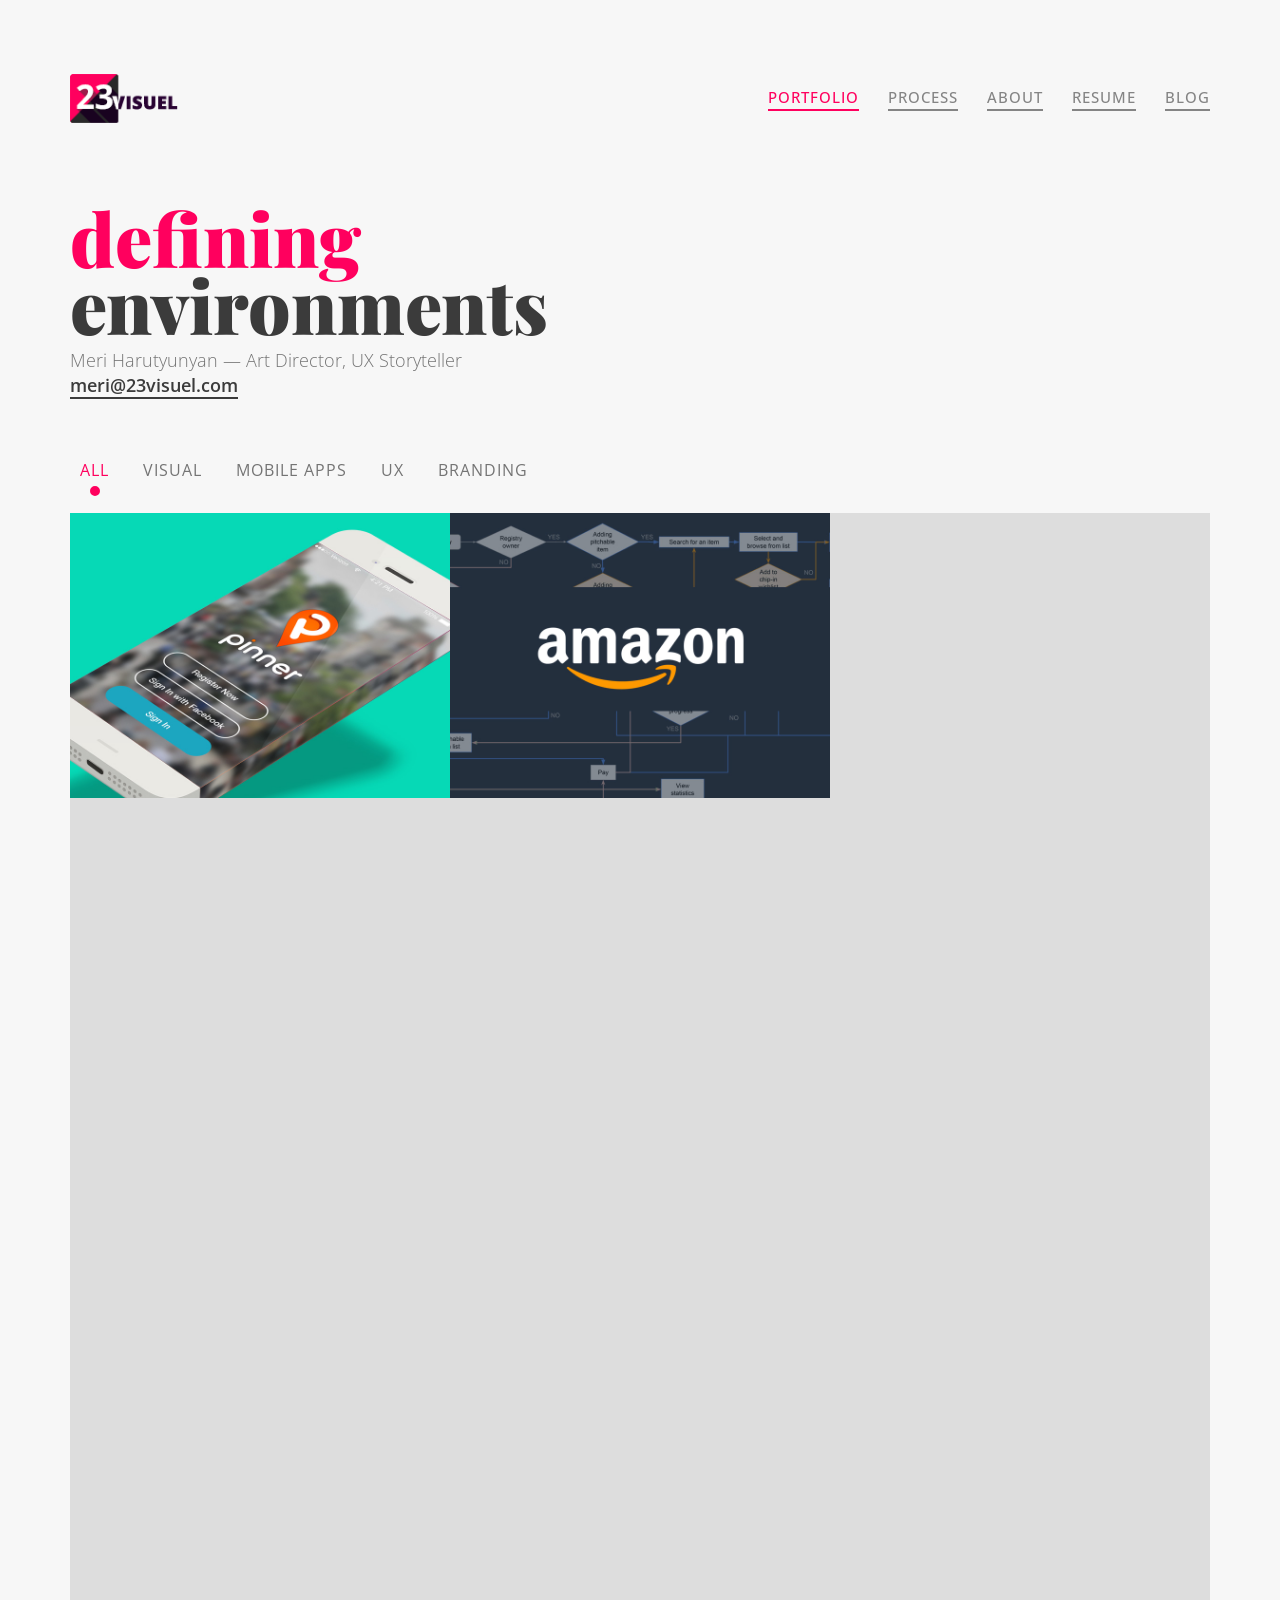
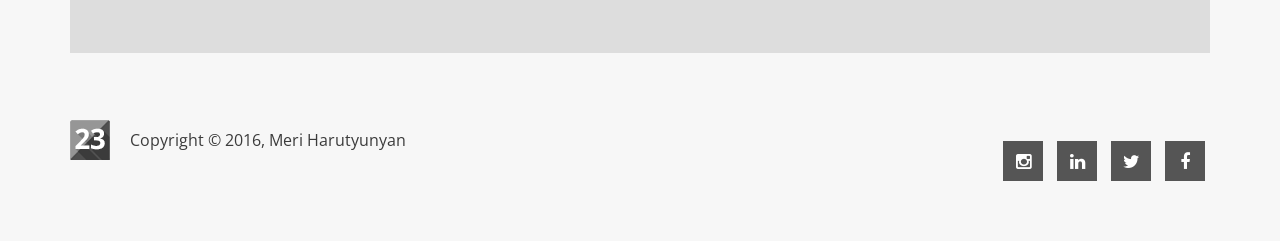
==== 23visuel/public_html/index.html @ b5f2c172 "Amazon project title edited" ====
<!DOCTYPE html>
<html lang="en">
    <head>
        <meta charset="utf-8">
        <meta http-equiv="X-UA-Compatible" content="IE=edge">
        <meta name="viewport" content="width=device-width, initial-scale=1, maximum-scale=1">
        <meta name="description" content="Meri Harutyunyan is a Seattle based Art Director and UX designer. Her extensive portfolio represents works for US and international clients, including Starbucks and Walgreens">
        <meta name="keywords" content="ux designer, art director, visual designer, graphic designer, inspiration, ux blog, design blog, freelance, talent">
        <meta name="author" content="Meri Harutyunyan">

        <title>23visuel - Meri Harutyunyan's Portfolio</title>

        <!-- ===============    favicon link     =============== -->
        <link rel="icon" type="image/png" href="images/favicon.png" />

        <!-- ===============    Bootstrap core CSS     =============== -->
        <link rel="stylesheet" type="text/css" href="css/bootstrap.min.css" media="all" />

        <!-- ===============    font-awesome core CSS     =============== -->
        <link rel="stylesheet" type="text/css" href="css/font-awesome.min.css" media="all" />

        <!-- ===============    theme core CSS     =============== -->
        <link rel="stylesheet" type="text/css" href="css/effect1.css" media="all" />

        <!-- ===============    theme core CSS     =============== -->
        <link rel="stylesheet" type="text/css" href="css/theme.css" media="all" />

        <!-- ===============    responsive core CSS     =============== -->
        <link rel="stylesheet" type="text/css" href="css/responsive.css" media="all" />

        <!-- ===============    spacing core CSS     =============== -->
        <link rel="stylesheet" type="text/css" href="css/spacing.min.css" media="all" />

        <!-- ===============    theme content color core CSS     =============== -->
        <link rel="stylesheet" type="text/css" href="css/theme-content-color/blue.css" media="all" />
        
        <!-- ===============    23visuel CSS     =============== -->
        <link rel="stylesheet" type="text/css" href="css/style.css" media="all" />


        <!-- ===============    Google fonts CSS     =============== -->
        <link href='https://fonts.googleapis.com/css?family=Open+Sans:400,300,600,700,800|Playfair+Display:400,300,700,900' rel='stylesheet' type='text/css'>

        <!-- Just for debugging purposes. Don't actually copy this line! -->
        <!--[if lt IE 9]><script src="js/ie8-responsive-file-warning.js"></script><![endif]-->

        <!-- HTML5 shim and Respond.js IE8 support of HTML5 elements and media queries -->
        <!--[if lt IE 9]>
            <script src="https://oss.maxcdn.com/libs/html5shiv/3.7.0/html5shiv.js"></script>
            <script src="https://oss.maxcdn.com/libs/respond.js/1.4.2/respond.min.js"></script>
        <![endif]-->
    </head>

    <body>
        


        <!-- ===============    Start template markup     =============== -->

        <!-- START preloader section -->
        <div class="ip-container" id="ip-container">
            <div class="ip-header">
                <div class="ip-loader">
                    <svg class="ip-inner" width="60px" height="60px" viewBox="0 0 80 80">
                        <path class="ip-loader-circlebg" d="M40,10C57.351,10,71,23.649,71,40.5S57.351,71,40.5,71 S10,57.351,10,40.5S23.649,10,40.5,10z"/>
                        <path id="ip-loader-circle" class="ip-loader-circle" d="M40,10C57.351,10,71,23.649,71,40.5S57.351,71,40.5,71 S10,57.351,10,40.5S23.649,10,40.5,10z"/>
                    </svg>
                </div>
            </div>
            <div class="menu-wrapper">
                <div class="container">
                    <header>
                        <div class="logo">
                            <a href="index.html">
                                <img src="images/logo.png" alt="">
                            </a>
                        </div>
                        <div class="mobile-menu">
                            <span class="line"></span>
                        </div>
                        <nav>
                            <ul>
                                <li class="active"><a href="#">Portfolio</a></li>
                                <li><a href="#">Process</a></li>
                                <li><a href="about/index.html">About</a></li>
                                <li><a href="assets/Visual-UX-Designer_MH_Resume.pdf">Resume</a></li>
                                <li><a href="http://uxmaid.com">Blog</a></li>
                            </ul>
                        </nav>
                    </header>
                </div>
            </div>
        </div>
        <!--/ END preloader section -->
        <!-- START page title section -->
        <div class="page-title">
            <div class="container">
                <div class="row">
                    <div class="col-md-7 col-xs-12">
                        <h1 class="title"><span class="theme-color" style="">defining</span> environments</h1>
                        <p class="contact">
                            Meri Harutyunyan &mdash;
                            Art Director, UX Storyteller<br />
                            <a href="mailto:meri@23visuel.com">meri@23visuel.com</a>
                        </p>
                    </div>
                </div>
            </div>
        </div>
        <!--/ END page title section -->
        <div class="container">
            <!-- work filter -->
            <div class="row">
                <div class="col-md-12">
                    <ul class="atom-portfolio-filter text-left list-inline">
                        <li><a href="#" data-filter="*" class="active">All</a></li>
                        <li><a href="#" data-filter=".visual">Visual</a></li>
                        <li><a href="#" data-filter=".apps">Mobile Apps</a></li>
                        <li><a href="#" data-filter=".ux">UX</a></li>
                        <li><a href="#" data-filter=".branding">Branding</a></li>
                    </ul>
                </div>
            </div>
            <!--/ work filter -->
            <!-- work grid -->
            <div class="work-grids-area hover-one no-gutter" id="atom-works-grid">
                <div class="col-sm-4 col-xs-12 atom-work-item visual apps branding">
                   <a href="portfolio/pinner/index.html">
                       <img src="images/portfolio/pinner.jpg" alt="" class="img-responsive">
                       <div class="desc text-center">
                           <h5>Pinner | 2014</h5>
                           <p>Location based Mobile App</p>
                       </div>
                   </a>
                </div>
                <div class="col-sm-4 col-xs-12 atom-work-item visual ux">
                   <a href="portfolio/pinner/index.html">
                       <img src="images/portfolio/amazon.jpg" alt="" class="img-responsive">
                       <div class="desc text-center">
                           <h5>Amazon registry</h5>
                           <p>UX project</p>
                       </div>
                   </a>
                </div>
                <div class="col-sm-4 col-xs-12 atom-work-item visual ux">
                   <a href="portfolio/pinner/index.html">
                       <img src="images/portfolio/3.jpg" alt="" class="img-responsive">
                       <div class="desc text-center">
                           <h5>project title</h5>
                           <p>art work</p>
                       </div>
                   </a>
                </div>
                <div class="col-sm-4 col-xs-12 atom-work-item visual branding">
                   <a href="slider-portfolio.html">
                       <img src="images/portfolio/4.jpg" alt="" class="img-responsive">
                       <div class="desc text-center">
                           <h5>project title</h5>
                           <p>art work</p>
                       </div>
                   </a>
                </div>
                <div class="col-sm-4 col-xs-12 atom-work-item visual ux">
                   <a href="parallax-portfolio.html">
                       <img src="images/portfolio/5.jpg" alt="" class="img-responsive">
                       <div class="desc text-center">
                           <h5>project title</h5>
                           <p>art work</p>
                       </div>
                   </a>
                </div>
                <div class="col-sm-4 col-xs-12 atom-work-item visual branding">
                   <a href="single-portfolio.html">
                       <img src="images/portfolio/6.jpg" alt="" class="img-responsive">
                       <div class="desc text-center">
                           <h5>project title</h5>
                           <p>art work</p>
                       </div>
                   </a>
                </div>
                <div class="col-sm-4 col-xs-12 atom-work-item ux">
                   <a href="slider-portfolio.html">
                       <img src="images/portfolio/7.jpg" alt="" class="img-responsive">
                       <div class="desc text-center">
                           <h5>project title</h5>
                           <p>art work</p>
                       </div>
                   </a>
                </div>
                <div class="col-sm-4 col-xs-12 atom-work-item visual branding">
                   <a href="parallax-portfolio.html">
                       <img src="images/portfolio/8.jpg" alt="" class="img-responsive">
                       <div class="desc text-center">
                           <h5>project title</h5>
                           <p>art work</p>
                       </div>
                   </a>
                </div>
                <div class="col-sm-4 col-xs-12 atom-work-item visual ux">
                   <a href="single-portfolio.html">
                       <img src="images/portfolio/9.jpg" alt="" class="img-responsive">
                       <div class="desc text-center">
                           <h5>project title</h5>
                           <p>art work</p>
                       </div>
                   </a>
                </div>
                <div class="col-sm-4 col-xs-12 atom-work-item branding">
                   <a href="slider-portfolio.html">
                       <img src="images/portfolio/10.jpg" alt="" class="img-responsive">
                       <div class="desc text-center">
                           <h5>project title</h5>
                           <p>art work</p>
                       </div>
                   </a>
                </div>
                <div class="col-sm-4 col-xs-12 atom-work-item visual ux">
                   <a href="single-portfolio.html">
                       <img src="images/portfolio/11.jpg" alt="" class="img-responsive">
                       <div class="desc text-center">
                           <h5>project title</h5>
                           <p>art work</p>
                       </div>
                   </a>
                </div>
                <div class="col-sm-4 col-xs-12 atom-work-item visual branding ux">
                   <a href="parallax-portfolio.html">
                       <img src="images/portfolio/12.jpg" alt="" class="img-responsive">
                       <div class="desc text-center">
                           <h5>project title</h5>
                           <p>art work</p>
                       </div>
                   </a>
                </div>
            </div>
            <!--/ work grid -->
        </div>
        <!-- START footer section -->
        <footer class="atom-footer-area small-section">
            <div class="container">
                <div class="row">
                    <div class="col-md-6">
                        <div class="copyright">
                            <img src="images/logo-footer.png" alt="logo" class="img-responsive">
                            <p>Copyright &copy; 2016, Meri Harutyunyan</p>
                        </div>
                    </div>
                    <div class="col-md-6 text-right">
                        <ul class="list-inline social-icons">
                            <li><a href="https://www.instagram.com/merisuel/" target="_blank"><i class="fa fa-instagram"></i></a></li>
                            <li><a href="https://www.linkedin.com/in/meriharutyunyan" target="_blank"><i class="fa fa-linkedin"></i></a></li>
                            <li><a href="https://twitter.com/uxmaid" target="_blank"><i class="fa fa-twitter"></i></a></li>
                            <li><a href="https://www.facebook.com/merisuel" target="_blank"><i class="fa fa-facebook"></i></a></li>
                        </ul>
                    </div>
                </div>
            </div>
        </footer>
        <!--/ END footer section -->

        <!-- ===============    /End template markup     =============== -->


        <!-- ===============    jQuery core jquery     =============== -->
        <script src="https://ajax.googleapis.com/ajax/libs/jquery/1.11.3/jquery.min.js"></script>
        <script>window.jQuery || document.write('<script src="js/jquery-1.11.3.min.js"><\/script>')</script>
        <!-- ===============    Bootstrap core jquery     =============== -->
        <script type="text/javascript" src="js/bootstrap.min.js"></script>

        <!-- ===============    modernizr core jquery     =============== -->
        <script type="text/javascript" src="js/modernizr.custom.js"></script>

        <!-- ===============    classie core jquery     =============== -->
        <script type="text/javascript" src="js/classie.js"></script>

        <!-- ===============    pathLoader core jquery     =============== -->
        <script type="text/javascript" src="js/pathLoader.js"></script>

        <!-- ===============    imagesloaded core jquery     =============== -->
        <script type="text/javascript" src="js/imagesloaded.pkgd.min.js"></script>
        
        <!-- ===============    maps api core JavaScript     =============== -->
        <script type="text/javascript" src="https://maps.google.com/maps/api/js?sensor=true"></script>

        <!-- ===============    stellar core jquery     =============== -->
        <script type="text/javascript" src="js/jquery.stellar.min.js"></script>

        <!-- ===============    smooth core jquery     =============== -->
        <script type="text/javascript" src="js/smooth.js"></script>

        <!-- ===============    isotope core jquery     =============== -->
        <script type="text/javascript" src="js/isotopoe.pkgd.min.js"></script>

        <!-- ===============    ROW JavaScript Plugins    =============== -->
        <script type="text/javascript" src="js/row-plugins.js"></script>

        <!-- ===============    Active core JavaScript     =============== -->
        <script type="text/javascript" src="js/active.js"></script>
    </body>
</html>
---- 23visuel/public_html/css/effect1.css ----
@font-face {
	font-weight: normal;
	font-style: normal;
	font-family: 'Blokk';
	src: url('../fonts/blokk/BLOKKRegular.eot');
	src: url('../fonts/blokk/BLOKKRegular.eot?#iefix') format('embedded-opentype'),
		 url('../fonts/blokk/BLOKKRegular.woff') format('woff'),
		 url('../fonts/blokk/BLOKKRegular.svg#BLOKKRegular') format('svg');
}

@font-face {
	font-weight: normal;
	font-style: normal;
	font-family: 'feather';
	src:url('../fonts/feather/feather.eot?-9jv4cc');
	src:url('../fonts/feather/feather.eot?#iefix-9jv4cc') format('embedded-opentype'),
		url('../fonts/feather/feather.woff?-9jv4cc') format('woff'),
		url('../fonts/feather/feather.ttf?-9jv4cc') format('truetype'),
		url('../fonts/feather/feather.svg?-9jv4cc#feather') format('svg');
}

.ip-header {
	position: fixed;
	top: 0;
	z-index: 100 !important;
	min-height: 480px;
	width: 100%;
	height: 100%;
	background: #ffffff;
}

.ip-header h1 {
	margin: 0;
}

.ip-logo,
.ip-loader {
	position: absolute;
	left: 0;
	width: 100%;
	opacity: 0;
	cursor: default;
	pointer-events: none;
}

.ip-logo {
	top: 0;
	height: 100%;
	-webkit-transform: translate3d(0,25%,0);
	transform: translate3d(0,25%,0);
}

.ip-loader {
	top: 50%;
	margin-top: -30px;
}

.ip-header .ip-inner {
	display: block;
	margin: 0 auto;
}

.ip-header .ip-logo svg {
	min-width: 320px;
	max-width: 480px;
	width: 25%;
}

.ip-header .ip-logo svg path {
	fill: #ef6e7e;
}

.ip-header .ip-loader svg path {
	fill: none;
	stroke-width: 6;
}

.ip-header .ip-loader svg path.ip-loader-circlebg {
	stroke: #F7F7F7;
}

.ip-header .ip-loader svg path.ip-loader-circle {
	-webkit-transition: stroke-dashoffset 0.2s;
	transition: stroke-dashoffset 0.2s;
	stroke: #ef6e7e;
}

/* Content */
.ip-main {
	overflow: hidden;
	margin: 0 auto;
	padding: 160px 0 10em 0;
	max-width: 1100px;
	width: 90%;
}

.ip-main h2 {
	margin: 0;
	padding: 0.5em 0 1em;
	color: #be4856;
	text-align: center;
	font-size: 4.25em;
	font-size: 4vw;
	line-height: 1;
}

.browser {
	margin: 0 auto;
	padding-top: 8%;
	min-height: 400px;
	max-width: 1000px;
	width: 100%;
	border-radius: 8px;
	background: #fff url(../img/browser.png) no-repeat 50% 0;
	background-size: 100%;
	color: #d3d3d3;
}

.box {
	float: left;
	padding: 3.5em;
	width: 33.3%;
	font-size: 0.7em;
	line-height: 1.5;
}

.box p {
	font-family: 'Blokk', Arial, sans-serif;
}

.ip-container [class^="icon-"]::before, 
.ip-container [class*=" icon-"]::before {
	display: block;
	margin-bottom: 0.5em;
	padding: 0.5em;
	border-radius: 5px;
	background: #dfdfdf;
	color: #fff;
	text-align: center;
	text-transform: none;
	font-weight: normal;
	font-style: normal;
	font-variant: normal;
	font-size: 5em;
	font-family: 'feather';
	line-height: 1;
	speak: none;
	-webkit-font-smoothing: antialiased;
	-moz-osx-font-smoothing: grayscale;
}

.icon-bell:before {
	content: "\e006";
}

.icon-cog:before {
	content: "\e023";
}

.icon-heart:before {
	content: "\e024";
}

/* Animations */

/* Initial animation of header elements */
.loading .ip-logo,
.loading .ip-loader {
	opacity: 1;
	-webkit-animation: animInitialHeader 1s cubic-bezier(0.7,0,0.3,1) both;
	animation: animInitialHeader 1s cubic-bezier(0.7,0,0.3,1) both;
}

.loading .ip-loader {
	-webkit-animation-delay: 0.2s;
	animation-delay: 0.2s;
}

@-webkit-keyframes animInitialHeader {
	from { opacity: 0; -webkit-transform: translate3d(0,800px,0); }
}

@keyframes animInitialHeader {
	from { opacity: 0; -webkit-transform: translate3d(0,800px,0); transform: translate3d(0,800px,0); }
}

/* Header elements when loading finishes */
.loaded .ip-logo,
.loaded .ip-loader {
	opacity: 1;
}

.loaded .ip-logo {
	-webkit-transform-origin: 50% 0;
	transform-origin: 50% 0;
	-webkit-animation: animLoadedLogo 1s cubic-bezier(0.7,0,0.3,1) forwards;
	animation: animLoadedLogo 1s cubic-bezier(0.7,0,0.3,1) forwards;
}

@-webkit-keyframes animLoadedLogo {
	to { -webkit-transform: translate3d(0,100%,0) translate3d(0,50px,0) scale3d(0.65,0.65,1); }
}

@keyframes animLoadedLogo {
	to { -webkit-transform: translate3d(0,100%,0) translate3d(0,50px,0) scale3d(0.65,0.65,1); transform: translate3d(0,100%,0) translate3d(0,50px,0) scale3d(0.65,0.65,1); }
}

.loaded .ip-loader {
	-webkit-animation: animLoadedLoader 0.5s cubic-bezier(0.7,0,0.3,1) forwards;
	animation: animLoadedLoader 0.5s cubic-bezier(0.7,0,0.3,1) forwards;
}

@-webkit-keyframes animLoadedLoader {
	to { opacity: 0; -webkit-transform: translate3d(0,-100%,0) scale3d(0.3,0.3,1); }
}

@keyframes animLoadedLoader {
	to { opacity: 0; -webkit-transform: translate3d(0,-100%,0) scale3d(0.3,0.3,1); transform: translate3d(0,-100%,0) scale3d(0.3,0.3,1); }
}

/* Change the color of the logo */
.loaded .ip-logo svg path {
	-webkit-transition: all 0.5s ease 0.3s;
	transition: all 0.5s ease 0.3s;
	fill: #fff;
}

/* Header animation when loading finishes */
.loaded .ip-header {
	-webkit-animation: animLoadedHeader 1s cubic-bezier(0.7,0,0.3,1) forwards;
	animation: animLoadedHeader 1s cubic-bezier(0.7,0,0.3,1) forwards;
}

@-webkit-keyframes animLoadedHeader {
	to { -webkit-transform: translate3d(0,-100%,0); }
}

@keyframes animLoadedHeader {
	to { -webkit-transform: translate3d(0,-100%,0); transform: translate3d(0,-100%,0); }
}

/* Content animations */
.loaded .ip-main h2,
.loaded .ip-main .browser,
.loaded .ip-main .browser .box,
.loaded .codrops-demos {
	-webkit-animation: animLoadedContent 1s cubic-bezier(0.7,0,0.3,1) both;
	animation: animLoadedContent 1s cubic-bezier(0.7,0,0.3,1) both;
}

.loaded .ip-main .browser,
.loaded .ip-main .browser .box:first-child {
	-webkit-animation-delay: 0.1s;
	animation-delay: 0.1s;
}

.loaded .ip-main .browser .box:nth-child(2) {
	-webkit-animation-delay: 0.15s;
	animation-delay: 0.15s;
}

.loaded .ip-main .browser .box:nth-child(3) {
	-webkit-animation-delay: 0.2s;
	animation-delay: 0.2s;
}

@-webkit-keyframes animLoadedContent {
	from { opacity: 0; -webkit-transform: translate3d(0,200px,0); }
}

@keyframes animLoadedContent {
	from { opacity: 0; -webkit-transform: translate3d(0,200px,0); transform: translate3d(0,200px,0); }
}

/* Change layout class for header */
.layout-switch .ip-header {
	position: absolute;
}

/* No JS */
.no-js .ip-header {
	position: relative;
	min-height: 0px;
}

.no-js .ip-header .ip-logo {
	margin-top: 20px;
	height: 180px;
	opacity: 1;
	-webkit-transform: none;
	transform: none;
}

.no-js .ip-header .ip-logo svg path {
	fill: #fff;
}

/* Media queries */

@media screen and (max-width: 45em) {

	.ip-main h2 {
		font-size: 2.25em;
		font-size: 10vw;
	}

	.box {
		width: 100%;
	}

}
---- 23visuel/public_html/css/theme.css ----
/*============================== 
	- Template Name: ThemeName
	- Author: Jon Deo
	- Version: 1.08
	- Website: www.demo.com
================================= */
/*---------------------- 
	Stylesheet Guide
------------------------
01. Typography		
02. MISC AND RE-USABLE ELEMENT
03. NAV MENU
04. PAGE TITLE
05. WORK GRID
06. ABOUT PAGE
07. SINGLE PORTFOLIO PAGE
08. JOURNAL PAGE
09. CONTACT PAGE
10. FOOTER


*/
/* =========================================================== 
    01. Typography
============================================================ */
body {
  font-family: 'Open Sans', sans-serif;
  font-weight: 400;
  text-rendering: optimizeLegibility;
  overflow-x: hidden;
  background-color: #f7f7f7;
  font-size: 16px;
  line-height: 25px;
  color: #3b3b3b;
}

a,
a:hover,
a:focus,
a:active,
input,
button,
textarea {
  outline: none;
}

a,
a:hover,
a:focus,
a:active {
  text-decoration: none;
}

button {
  border: none;
}
button:focus {
  outline: none;
}

a,
input,
textarea {
  -webkit-transition: all 0.3s ease-in-out 0.25s;
  -o-transition: all 0.3s ease-in-out 0.25s;
  transition: all 0.3s ease-in-out 0.25s;
}

h1,
h2,
h3,
h4,
h5,
h6 {
  font-family: 'Lato', sans-serif;
}

ul {
  margin: 0;
  padding: 0;
}

.clear {
  clear: both;
}

/* =========================================================== 
   02. MISC AND RE-USABLE ELEMENT
============================================================ */
.dark-text {
  color: #3b3b3b;
}

.bigfont {
  font-size: 50px;
}

.dark-light-text {
  color: #aeaeae;
}

.no-gutter > [class*='col'] {
  padding: 0;
}

.page-content {
  background-position: center center;
  background-size: cover;
  background-repeat: no-repeat;
}

.fixed-bg {
  background-position: center center;
  background-size: cover;
  background-repeat: no-repeat;
  background-attachment: fixed;
}

.light-txt {
  color: #fff !important;
}

.page-content {
  padding: 100px 0;
  position: relative;
}

.small-section {
  padding: 60px 0;
}

.dark-overlay {
  position: absolute;
  top: 0;
  right: 0;
  bottom: 0;
  left: 0;
}

hr {
  border: none;
  border-top: 1px solid #ccc;
  margin: 0 0 24px 0;
  width: 100%;
}

.dark-overlay {
  background-color: rgba(0, 0, 0, 0.7);
}

.heading-title {
  margin-bottom: 100px;
}
.heading-title h2 {
  font-size: 18px;
  font-weight: 700;
  color: #3B3B3B;
  text-transform: uppercase;
  letter-spacing: 5px;
}
.heading-title p {
  color: #747474;
}

.btn {
  display: inline-block;
  padding: 15px 30px;
  border-radius: 0;
  text-transform: uppercase;
  letter-spacing: 2px;
  font-size: 14px;
  transition: all 0.3s ease;
  font-weight: 700;
}
.btn:hover, .btn:focus {
  color: #fff;
}
.btn span,
.btn i,
.btn img {
  display: inline-block;
  margin-left: 10px;
}

.btn-lg {
  font-size: 15px;
  padding: 20px 40px;
}

.btn-md {
  font-size: 13px;
  padding: 15px 30px;
}

.btn-sm {
  font-size: 12px;
  padding: 10px 20px;
}

.btn-xs {
  font-size: 11px;
  padding: 5px 10px;
}

.btn-theme {
  color: #fff;
}
.btn-theme:hover, .btn-theme:focus {
  color: #fff;
  opacity: 0.8;
}
.btn-theme:hover {
  background-color: #3b3b3b;
}

.btn-dark {
  background-color: #3b3b3b;
  color: #fff;
}

/* =========================================================== 
    03. NAV MENU
============================================================ */
.menu-wrapper header nav ul li a,
.menu-wrapper .portfolio .filters ul li {
  -webkit-transition: .2s all;
  -o-transition: .2s all;
  transition: .2s all;
}

.menu-wrapper header {
  height: 75px;
  margin-top: 60px;
}

.menu-wrapper header .logo {
  float: left;
  line-height: 75px;
}

.menu-wrapper header .logo img {
  max-width: 95%;
}

.menu-wrapper header .mobile-menu {
  width: 32px;
  height: 25px;
  position: absolute;
  cursor: pointer;
  right: 20px;
  top: 22px;
  display: none;
}

.menu-wrapper header .mobile-menu .line {
  height: 2px;
  width: 30px;
  display: inline-block;
  position: relative;
  background-color: #3b3b3b;
  -webkit-transition: .2s all;
  -o-transition: .2s all;
  transition: .2s all;
}

.menu-wrapper header .mobile-menu.open .line {
  background-color: transparent;
}

.menu-wrapper header .mobile-menu .line:before {
  content: "";
  height: 2px;
  width: 30px;
  position: absolute;
  top: -7px;
  background-color: #3b3b3b;
  -webkit-transition: .2s all;
  -o-transition: .2s all;
  transition: .2s all;
}

.menu-wrapper header .mobile-menu.open .line:before {
  -webkit-transform: translateY(7px) rotateZ(-45deg);
  -moz-transform: translateY(7px) rotateZ(-45deg);
  -ms-transform: translateY(7px) rotateZ(-45deg);
  -o-transform: translateY(7px) rotateZ(-45deg);
  transform: translateY(7px) rotateZ(-45deg);
}

.menu-wrapper header .mobile-menu .line:after {
  content: "";
  height: 2px;
  width: 30px;
  position: absolute;
  top: 7px;
  background-color: #3b3b3b;
  -webkit-transition: .2s all;
  -o-transition: .2s all;
  transition: .2s all;
}

.menu-wrapper header .mobile-menu.open .line:after {
  -webkit-transform: translateY(-7px) rotateZ(45deg);
  -moz-transform: translateY(-7px) rotateZ(45deg);
  -ms-transform: translateY(-7px) rotateZ(45deg);
  -o-transform: translateY(-7px) rotateZ(45deg);
  transform: translateY(-7px) rotateZ(45deg);
}

.menu-wrapper header nav {
  float: right;
  line-height: 75px;
}

.menu-wrapper header nav ul li {
  display: inline-block;
  margin-left: 25px;
  position: relative;
}

.menu-wrapper header nav ul li:first-child {
  margin-left: 0;
}

.menu-wrapper header nav ul li a {
  color: #848484;
  font-size: 15px;
  text-transform: uppercase;
  letter-spacing: 1px;
  font-weight: 500;
  text-decoration: none;
  padding-bottom: 2px;
}

.menu-wrapper header nav > ul > li > a {
  border-bottom: 2px solid #848484;
}

.menu-wrapper header nav ul li ul {
  position: absolute;
  top: 100%;
  min-width: 180px;
  background-color: #3b3b3b;
  line-height: 25px;
  z-index: 1;
  opacity: 0;
  visibility: hidden;
}

.menu-wrapper header nav ul li:hover ul {
  opacity: 1;
  visibility: visible;
}

.menu-wrapper header nav ul li ul li {
  margin: 0;
  display: block;
  position: relative;
}

.menu-wrapper header nav ul li ul li a {
  display: block;
  font-size: 11px;
  font-weight: 400;
  padding: 15px 20px;
  line-height: 15px;
  color: #C0BDBF;
}
.menu-wrapper header nav ul li ul li a:hover {
  text-indent: 10px;
  background-color: #2d2d2d;
}

.menu-wrapper header nav ul li ul li ul {
  position: absolute;
  left: 100%;
  top: 0;
  opacity: 0 !important;
  visibility: hidden !important;
  border-left: 1px solid #4C4C4C;
}

.menu-wrapper header nav ul li ul li:hover ul {
  opacity: 1 !important;
  visibility: visible !important;
}

/* =========================================================== 
   04. PAGE TITLE
============================================================ */
.page-title {
  padding: 50px 0;
}
.page-title h1 {
  font-size: 74px;
  line-height: 80px;
  font-weight: 900;
}
.page-title h1 a {
  color: #3b3b3b;
}
.page-title p {
  color: #747474;
  font-weight: 300;
  font-size: 18px;
}

.heading-border {
  width: 50px;
  margin: 30px 0px;
}

/* =========================================================== 
    05. WORK GRID STYLE
============================================================ */
.atom-portfolio-filter {
  margin-bottom: 30px;
}
.atom-portfolio-filter a {
  color: #747474;
  font-size: 16px;
  text-transform: capitalize;
  margin: 0 10px;
  padding-bottom: 10px;
  position: relative;
  letter-spacing: 1px;
}
.atom-portfolio-filter a:hover:after, .atom-portfolio-filter a:focus:after {
  opacity: 1;
  bottom: -5px;
}
.atom-portfolio-filter a:after {
  content: '';
  position: absolute;
  bottom: -15px;
  left: 50%;
  transform: translateX(-50%);
  height: 10px;
  width: 10px;
  border: 2px solid;
  border-radius: 50%;
  opacity: 0;
  transition: all .3s ease;
}
.atom-portfolio-filter a.active:after {
  opacity: 1;
  bottom: -5px;
}

.atom-work-item {
  padding-left: 0;
  padding-bottom: 15px;
}
.atom-work-item a {
  position: relative;
  display: block;
  overflow: hidden;
  color: #3b3b3b;
}
.atom-work-item .desc {
  position: absolute;
  top: 70%;
  left: 30%;
  transform: translate(-50%, -50%);
  z-index: 2;
}
.atom-work-item .desc h5 {
  font-size: 18px;
  text-transform: uppercase;
  font-weight: 700;
  word-spacing: 3px;
  color: #3b3b3b;
}
.atom-work-item .desc p {
  text-transform: capitalize;
  font-size: 14px;
  color: #747474;
  font-weight: 500;
}

.hover-one .atom-work-item a:after {
  content: '';
  position: absolute;
  top: 0;
  right: 0;
  left: 0;
  bottom: 0;
  transition: all 0.3s ease 0.1s;
  background-color: rgba(255, 255, 255, 0.8);
  opacity: 0;
}
.hover-one .atom-work-item img {
  transition: all 0.5s ease 0s;
}
.hover-one .atom-work-item .desc {
  text-align: left;
}
.hover-one .atom-work-item .desc h5,
.hover-one .atom-work-item .desc p {
  transition: all 0.3s ease 0.2s;
  opacity: 0;
}
.hover-one .atom-work-item .desc h5 {
  transform: translateY(60%);
}
.hover-one .atom-work-item .desc p {
  transform: translateY(-60%);
}
.hover-one .atom-work-item:hover a:after {
  opacity: 1;
}
.hover-one .atom-work-item:hover img {
  transform: scale(1.55, 1.55);
}
.hover-one .atom-work-item:hover h5,
.hover-one .atom-work-item:hover p {
  opacity: 1;
  transform: translateY(0);
}

/* =========================================================== 
    06. ABOUT PAGE
============================================================ */
.about-fullimg {
  height: 500px;
}

/* =========================================================== 
    07. SINGLE PORTFOLIO PAGE
============================================================ */
.project-info {
  margin-bottom: 20px;
}
.project-info li {
  font-weight: 700;
  padding: 10px 0;
}
.project-info li span {
  font-weight: 300;
}

.parallax-image {
  height: 100vh;
}

.full-width {
  overflow: hidden;
  height: 500px;
}

.full-width img {
  width: 100%;
  height: auto;
}

.carousel.slide .carousel-control {
  width: 50%;
  z-index: 90;
}

.carousel.slide a.right.carousel-control:hover {
  cursor: url(../images/arrow_right.png), auto;
}

.carousel.slide a.left.carousel-control:hover {
  cursor: url(../images/arrow_left.png), auto;
}

.carousel.slide a.left.carousel-control,
.carousel.slide a.right.carousel-control {
  background-image: none;
}

.carousel.slide .carousel-fade .carousel-control {
  z-index: 5000;
}

.carousel.slide .carousel-control:hover,
.carousel.slide .carousel-control:focus {
  opacity: 1;
  filter: alpha(opacity=100);
}

/**/
.carousel-fade .carousel-inner .item {
  opacity: 0;
  transition-property: opacity;
}

.carousel-fade .carousel-inner .active {
  opacity: 1;
}

.carousel-fade .carousel-inner .active.left,
.carousel-fade .carousel-inner .active.right {
  left: 0;
  opacity: 0;
  z-index: 1;
}

.carousel-fade .carousel-inner .next.left,
.carousel-fade .carousel-inner .prev.right {
  opacity: 1;
}

.carousel-fade .carousel-control {
  z-index: 5000;
}

@media all and (transform-3d), (-webkit-transform-3d) {
  .carousel-fade .carousel-inner > .item.next,
  .carousel-fade .carousel-inner > .item.active.right {
    opacity: 0;
    -webkit-transform: translate3d(0, 0, 0);
    transform: translate3d(0, 0, 0);
  }

  .carousel-fade .carousel-inner > .item.prev,
  .carousel-fade .carousel-inner > .item.active.left {
    opacity: 0;
    -webkit-transform: translate3d(0, 0, 0);
    transform: translate3d(0, 0, 0);
  }

  .carousel-fade .carousel-inner > .item.next.left,
  .carousel-fade .carousel-inner > .item.prev.right,
  .carousel-fade .carousel-inner > .item.active {
    opacity: 1;
    -webkit-transform: translate3d(0, 0, 0);
    transform: translate3d(0, 0, 0);
  }
}
/* ----------------------------------------------------------------
	bs slider
-----------------------------------------------------------------*/
.bs-hero.full-screen .carousel-indicators {
  z-index: 1200;
}

.bs-hero.full-screen .carousel.slide .carousel-control {
  width: 30%;
  margin-top: 180px;
  margin-bottom: 120px;
}

/* =========================================================== 
    08. JOURNAL PAGE
============================================================ */
.blog-list {
  margin-bottom: 30px;
}
.blog-list .blog-title {
  font-size: 18px;
  margin-bottom: 15px;
  line-height: 1.8;
  letter-spacing: 1px;
}
.blog-list .blog-title a {
  color: #3b3b3b;
  font-weight: 600;
}
.blog-list hr {
  border: none;
  border-top: 1px solid #b7b7b7;
  margin: 0 0 24px 0;
  width: 100%;
}
.blog-list .desk {
  padding: 20px 0;
}
.blog-list p {
  text-align: justify;
  color: #747474;
  margin-bottom: 30px;
}
.blog-list .date {
  margin-bottom: 18px;
  display: block;
  color: #aeaeae;
  transition: all 0.3s ease;
}
.blog-list iframe {
  width: 100%;
}
.blog-list blockquote {
  font-size: 18px;
  line-height: 40px;
  font-style: italic;
  padding: 32px;
  font-weight: 600;
  letter-spacing: 1px;
  color: #747474;
  background-color: #f5f5f5;
  transition: all 0.3s ease;
}
.blog-list blockquote:hover {
  color: #fff;
}
.blog-list blockquote .author {
  display: block;
  text-align: right;
  font-size: 11px;
}

.post-title {
  font-size: 45px;
  font-weight: 900;
}

.post-meta {
  margin-bottom: 20px;
}
.post-meta li i {
  margin-right: 5px;
}

.blog-entry p,
.blog-entry blockquote,
.blog-entry ul li {
  color: #747474;
}
.blog-entry p {
  margin-bottom: 25px;
}
.blog-entry blockquote {
  background-color: #f5f5f5;
  padding: 32px;
  line-height: 46px;
  font-size: 25px;
  font-style: italic;
  font-weight: 300;
}
.blog-entry .bullet {
  padding-left: 15px;
}

.comments-list {
  list-style: none;
  margin: 0;
  padding: 0;
}
.comments-list li {
  margin-bottom: 10px;
}
.comments-list ul {
  list-style: none;
  padding-left: 77px;
}
.comments-list .avatar {
  float: left;
  margin-right: 20px;
  overflow: hidden;
}
.comments-list .avatar img {
  max-height: 70px;
}
.comments-list .comment {
  overflow: hidden;
}
.comments-list .comment h6 {
  display: inline-block;
  padding-top: 5px;
  margin-right: 15px;
  font-weight: 600;
}
.comments-list .comment p {
  color: #747474;
}

.atom-form input,
.atom-form textarea {
  width: 100%;
  height: 40px;
  margin-bottom: 20px;
  border: 1px solid #d1d1d1;
  background-color: #f5f5f5;
  padding: 0 20px;
}
.atom-form textarea {
  height: 140px;
  padding: 20px;
}

/* =========================================================== 
    09. CONTACT PAGE
============================================================ */
#google-map {
  height: 500px;
  width: 100%;
}

/* =========================================================== 
   10. FOOTER STYLE
============================================================ */
.copyright img {
  float: left;
  margin-right: 20px;
  margin-top: 7px;
}
.copyright p {
  overflow: hidden;
  margin-bottom: 0;
  padding-top: 15px;
}
.copyright p a {
  color: #3B3B3B;
}

.social-icons {
  margin-top: 28px;
}
.social-icons a {
  display: inline-block;
  height: 40px;
  width: 40px;
  background-color: #555;
  text-align: center;
  line-height: 40px;
  font-size: 18px;
  color: #fff;
  border-radius: 0;
}
.social-icons a:hover {
  color: #fff;
}
---- 23visuel/public_html/css/responsive.css ----
/*write some responsive code here */
/* Portrait tablets and medium desktops */
/* Portrait tablets and small desktops */
/* Landscape phones and portrait tablets */
@media (max-width: 767px) {
  body {
    font-size: 14px;
  }

  .menu-wrapper header .mobile-menu {
    display: block;
  }

  .menu-wrapper header {
    margin-top: 0;
  }

  .menu-wrapper header .logo {
    position: absolute;
    top: 30px;
    left: 20px;
    line-height: 0;
  }
  .menu-wrapper header .logo img {
    width: 100px;
  }

  .menu-wrapper header nav {
    float: left;
    line-height: 25px;
    margin-top: 75px;
    width: 100%;
    background-color: #3b3b3b;
  }

  .menu-wrapper header nav ul {
    display: none;
  }

  .menu-wrapper header nav ul li {
    display: block;
    margin: 0;
    border-bottom: 1px solid #757575;
    padding: 8px 15px;
  }

  .menu-wrapper header nav ul li ul {
    display: block;
    position: relative;
    opacity: 1;
    visibility: visible;
    border: none;
  }

  .menu-wrapper header nav ul li ul li {
    padding: 0;
  }

  .menu-wrapper header nav ul li ul li:last-child {
    border-bottom: none;
  }

  .menu-wrapper header nav ul li ul li a {
    padding: 8px 15px;
    color: #848484;
  }

  .menu-wrapper header nav ul li ul li ul {
    display: block;
    position: relative;
    left: 0;
    opacity: 1 !important;
    visibility: visible !important;
    border: none;
  }

  .menu-wrapper header nav ul li ul li ul li {
    margin-left: 12px !important;
  }

  .menu-wrapper header nav ul li a {
    font-size: 13px;
  }

  .about-number {
    flex: 100px;
  }
}
/* Landscape phones and smaller */
/* portrait phones */
---- 23visuel/public_html/css/spacing.min.css ----
.mt-0{margin-top:0!important}.mt-10{margin-top:10px}.mt-20{margin-top:20px}.mt-30{margin-top:30px}.mt-40{margin-top:40px}.mt-50{margin-top:50px}.mt-60{margin-top:60px}.mt-70{margin-top:70px}.mt-80{margin-top:80px}.mt-90{margin-top:90px}.mt-100{margin-top:100px}.mt-110{margin-top:110px}.mt-120{margin-top:120px}.mt-130{margin-top:130px}.mt-140{margin-top:140px}.mb-0{margin-bottom:0!important}.mb-10{margin-bottom:10px}.mb-20{margin-bottom:20px}.mb-30{margin-bottom:30px}.mb-40{margin-bottom:40px}.mb-50{margin-bottom:50px}.mb-60{margin-bottom:60px}.mb-70{margin-bottom:70px}.mb-80{margin-bottom:80px}.mb-90{margin-bottom:90px}.mb-100{margin-bottom:100px}.mb-110{margin-bottom:110px}.mb-120{margin-bottom:120px}.mb-130{margin-bottom:130px}.mb-140{margin-bottom:140px}.pt-0{padding-top:0!important}.pt-10{padding-top:10px}.pt-20{padding-top:20px}.pt-30{padding-top:30px}.pt-40{padding-top:40px}.pt-50{padding-top:50px}.pt-60{padding-top:60px}.pt-70{padding-top:70px}.pt-80{padding-top:80px}.pt-90{padding-top:90px}.pt-100{padding-top:100px}.pt-110{padding-top:110px}.pt-120{padding-top:120px}.pt-130{padding-top:130px}.pt-140{padding-top:140px}.pb-0{padding-bottom:0!important}.pb-10{padding-bottom:10px}.pb-20{padding-bottom:20px}.pb-30{padding-bottom:30px}.pb-40{padding-bottom:40px}.pb-50{padding-bottom:50px}.pb-60{padding-bottom:60px}.pb-70{padding-bottom:70px}.pb-80{padding-bottom:80px}.pb-90{padding-bottom:90px}.pb-100{padding-bottom:100px}.pb-110{padding-bottom:110px}.pb-120{padding-bottom:120px}.pb-130{padding-bottom:130px}.pb-140{padding-bottom:140px}@media only screen and (max-width:1200px){.mt-lg-0{margin-top:0!important}.mt-lg-10{margin-top:10px}.mt-lg-20{margin-top:20px}.mt-lg-30{margin-top:30px}.mt-lg-40{margin-top:40px}.mt-lg-50{margin-top:50px}.mt-lg-60{margin-top:60px}.mt-lg-70{margin-top:70px}.mt-lg-80{margin-top:80px}.mt-lg-90{margin-top:90px}.mt-lg-100{margin-top:100px}.mt-lg-110{margin-top:110px}.mt-lg-120{margin-top:120px}.mt-lg-130{margin-top:130px}.mt-lg-140{margin-top:140px}.mb-lg-0{margin-bottom:0!important}.mb-lg-10{margin-bottom:10px}.mb-lg-20{margin-bottom:20px}.mb-lg-30{margin-bottom:30px}.mb-lg-40{margin-bottom:40px}.mb-lg-50{margin-bottom:50px}.mb-lg-60{margin-bottom:60px}.mb-lg-70{margin-bottom:70px}.mb-lg-80{margin-bottom:80px}.mb-lg-90{margin-bottom:90px}.mb-lg-100{margin-bottom:100px}.mb-lg-110{margin-bottom:110px}.mb-lg-120{margin-bottom:120px}.mb-lg-130{margin-bottom:130px}.mb-lg-140{margin-bottom:140px}.pt-lg-0{padding-top:0!important}.pt-lg-10{padding-top:10px}.pt-lg-20{padding-top:20px}.pt-lg-30{padding-top:30px}.pt-lg-40{padding-top:40px}.pt-lg-50{padding-top:50px}.pt-lg-60{padding-top:60px}.pt-lg-70{padding-top:70px}.pt-lg-80{padding-top:80px}.pt-lg-90{padding-top:90px}.pt-lg-100{padding-top:100px}.pt-lg-110{padding-top:110px}.pt-lg-120{padding-top:120px}.pt-lg-130{padding-top:130px}.pt-lg-140{padding-top:140px}.pb-lg-0{padding-bottom:0!important}.pb-lg-10{padding-bottom:10px}.pb-lg-20{padding-bottom:20px}.pb-lg-30{padding-bottom:30px}.pb-lg-40{padding-bottom:40px}.pb-lg-50{padding-bottom:50px}.pb-lg-60{padding-bottom:60px}.pb-lg-70{padding-bottom:70px}.pb-lg-80{padding-bottom:80px}.pb-lg-90{padding-bottom:90px}.pb-lg-100{padding-bottom:100px}.pb-lg-110{padding-bottom:110px}.pb-lg-120{padding-bottom:120px}.pb-lg-130{padding-bottom:130px}.pb-lg-140{padding-bottom:140px}}@media only screen and (max-width:1024px){.mt-md-0{margin-top:0!important}.mt-md-10{margin-top:10px}.mt-md-20{margin-top:20px}.mt-md-30{margin-top:30px}.mt-md-40{margin-top:40px}.mt-md-50{margin-top:50px}.mt-md-60{margin-top:60px}.mt-md-70{margin-top:70px}.mt-md-80{margin-top:80px}.mt-md-90{margin-top:90px}.mt-md-100{margin-top:100px}.mt-md-110{margin-top:110px}.mt-md-120{margin-top:120px}.mt-md-130{margin-top:130px}.mt-md-140{margin-top:140px}.mb-md-0{margin-bottom:0!important}.mb-md-10{margin-bottom:10px}.mb-md-20{margin-bottom:20px}.mb-md-30{margin-bottom:30px}.mb-md-40{margin-bottom:40px}.mb-md-50{margin-bottom:50px}.mb-md-60{margin-bottom:60px}.mb-md-70{margin-bottom:70px}.mb-md-80{margin-bottom:80px}.mb-md-90{margin-bottom:90px}.mb-md-100{margin-bottom:100px}.mb-md-110{margin-bottom:110px}.mb-md-120{margin-bottom:120px}.mb-md-130{margin-bottom:130px}.mb-md-140{margin-bottom:140px}.pt-md-0{padding-top:0!important}.pt-md-10{padding-top:10px}.pt-md-20{padding-top:20px}.pt-md-30{padding-top:30px}.pt-md-40{padding-top:40px}.pt-md-50{padding-top:50px}.pt-md-60{padding-top:60px}.pt-md-70{padding-top:70px}.pt-md-80{padding-top:80px}.pt-md-90{padding-top:90px}.pt-md-100{padding-top:100px}.pt-md-110{padding-top:110px}.pt-md-120{padding-top:120px}.pt-md-130{padding-top:130px}.pt-md-140{padding-top:140px}.pb-md-0{padding-bottom:0!important}.pb-md-10{padding-bottom:10px}.pb-md-20{padding-bottom:20px}.pb-md-30{padding-bottom:30px}.pb-md-40{padding-bottom:40px}.pb-md-50{padding-bottom:50px}.pb-md-60{padding-bottom:60px}.pb-md-70{padding-bottom:70px}.pb-md-80{padding-bottom:80px}.pb-md-90{padding-bottom:90px}.pb-md-100{padding-bottom:100px}.pb-md-110{padding-bottom:110px}.pb-md-120{padding-bottom:120px}.pb-md-130{padding-bottom:130px}.pb-md-140{padding-bottom:140px}}@media only screen and (max-width:768px){.mt-sm-0{margin-top:0!important}.mt-sm-10{margin-top:10px}.mt-sm-20{margin-top:20px}.mt-sm-30{margin-top:30px}.mt-sm-40{margin-top:40px}.mt-sm-50{margin-top:50px}.mt-sm-60{margin-top:60px}.mt-sm-70{margin-top:70px}.mt-sm-80{margin-top:80px}.mt-sm-90{margin-top:90px}.mt-sm-100{margin-top:100px}.mt-sm-110{margin-top:110px}.mt-sm-120{margin-top:120px}.mt-sm-130{margin-top:130px}.mt-sm-140{margin-top:140px}.mb-sm-0{margin-bottom:0!important}.mb-sm-10{margin-bottom:10px}.mb-sm-20{margin-bottom:20px}.mb-sm-30{margin-bottom:30px}.mb-sm-40{margin-bottom:40px}.mb-sm-50{margin-bottom:50px}.mb-sm-60{margin-bottom:60px}.mb-sm-70{margin-bottom:70px}.mb-sm-80{margin-bottom:80px}.mb-sm-90{margin-bottom:90px}.mb-sm-100{margin-bottom:100px}.mb-sm-110{margin-bottom:110px}.mb-sm-120{margin-bottom:120px}.mb-sm-130{margin-bottom:130px}.mb-sm-140{margin-bottom:140px}.pt-sm-0{padding-top:0!important}.pt-sm-10{padding-top:10px}.pt-sm-20{padding-top:20px}.pt-sm-30{padding-top:30px}.pt-sm-40{padding-top:40px}.pt-sm-50{padding-top:50px}.pt-sm-60{padding-top:60px}.pt-sm-70{padding-top:70px}.pt-sm-80{padding-top:80px}.pt-sm-90{padding-top:90px}.pt-sm-100{padding-top:100px}.pt-sm-110{padding-top:110px}.pt-sm-120{padding-top:120px}.pt-sm-130{padding-top:130px}.pt-sm-140{padding-top:140px}.pb-sm-0{padding-bottom:0!important}.pb-sm-10{padding-bottom:10px}.pb-sm-20{padding-bottom:20px}.pb-sm-30{padding-bottom:30px}.pb-sm-40{padding-bottom:40px}.pb-sm-50{padding-bottom:50px}.pb-sm-60{padding-bottom:60px}.pb-sm-70{padding-bottom:70px}.pb-sm-80{padding-bottom:80px}.pb-sm-90{padding-bottom:90px}.pb-sm-100{padding-bottom:100px}.pb-sm-110{padding-bottom:110px}.pb-sm-120{padding-bottom:120px}.pb-sm-130{padding-bottom:130px}.pb-sm-140{padding-bottom:140px}}@media only screen and (max-width:767px){.mt-xs-0{margin-top:0!important}.mt-xs-10{margin-top:10px}.mt-xs-20{margin-top:20px}.mt-xs-30{margin-top:30px}.mt-xs-40{margin-top:40px}.mt-xs-50{margin-top:50px}.mt-xs-60{margin-top:60px}.mt-xs-70{margin-top:70px}.mt-xs-80{margin-top:80px}.mt-xs-90{margin-top:90px}.mt-xs-100{margin-top:100px}.mt-xs-110{margin-top:110px}.mt-xs-120{margin-top:120px}.mt-xs-130{margin-top:130px}.mt-xs-140{margin-top:140px}.mb-xs-0{margin-bottom:0!important}.mb-xs-10{margin-bottom:10px}.mb-xs-20{margin-bottom:20px}.mb-xs-30{margin-bottom:30px}.mb-xs-40{margin-bottom:40px}.mb-xs-50{margin-bottom:50px}.mb-xs-60{margin-bottom:60px}.mb-xs-70{margin-bottom:70px}.mb-xs-80{margin-bottom:80px}.mb-xs-90{margin-bottom:90px}.mb-xs-100{margin-bottom:100px}.mb-xs-110{margin-bottom:110px}.mb-xs-120{margin-bottom:120px}.mb-xs-130{margin-bottom:130px}.mb-xs-140{margin-bottom:140px}.pt-xs-0{padding-top:0!important}.pt-xs-10{padding-top:10px}.pt-xs-20{padding-top:20px}.pt-xs-30{padding-top:30px}.pt-xs-40{padding-top:40px}.pt-xs-50{padding-top:50px}.pt-xs-60{padding-top:60px}.pt-xs-70{padding-top:70px}.pt-xs-80{padding-top:80px}.pt-xs-90{padding-top:90px}.pt-xs-100{padding-top:100px}.pt-xs-110{padding-top:110px}.pt-xs-120{padding-top:120px}.pt-xs-130{padding-top:130px}.pt-xs-140{padding-top:140px}.pb-xs-0{padding-bottom:0!important}.pb-xs-10{padding-bottom:10px}.pb-xs-20{padding-bottom:20px}.pb-xs-30{padding-bottom:30px}.pb-xs-40{padding-bottom:40px}.pb-xs-50{padding-bottom:50px}.pb-xs-60{padding-bottom:60px}.pb-xs-70{padding-bottom:70px}.pb-xs-80{padding-bottom:80px}.pb-xs-90{padding-bottom:90px}.pb-xs-100{padding-bottom:100px}.pb-xs-110{padding-bottom:110px}.pb-xs-120{padding-bottom:120px}.pb-xs-130{padding-bottom:130px}.pb-xs-140{padding-bottom:140px}}@media only screen and (max-width:480px){.mt-xxs-0{margin-top:0!important}.mt-xxs-10{margin-top:10px}.mt-xxs-20{margin-top:20px}.mt-xxs-30{margin-top:30px}.mt-xxs-40{margin-top:40px}.mt-xxs-50{margin-top:50px}.mt-xxs-60{margin-top:60px}.mt-xxs-70{margin-top:70px}.mt-xxs-80{margin-top:80px}.mt-xxs-90{margin-top:90px}.mt-xxs-100{margin-top:100px}.mt-xxs-110{margin-top:110px}.mt-xxs-120{margin-top:120px}.mt-xxs-130{margin-top:130px}.mt-xxs-140{margin-top:140px}.mb-xxs-0{margin-bottom:0!important}.mb-xxs-10{margin-bottom:10px}.mb-xxs-20{margin-bottom:20px}.mb-xxs-30{margin-bottom:30px}.mb-xxs-40{margin-bottom:40px}.mb-xxs-50{margin-bottom:50px}.mb-xxs-60{margin-bottom:60px}.mb-xxs-70{margin-bottom:70px}.mb-xxs-80{margin-bottom:80px}.mb-xxs-90{margin-bottom:90px}.mb-xxs-100{margin-bottom:100px}.mb-xxs-110{margin-bottom:110px}.mb-xxs-120{margin-bottom:120px}.mb-xxs-130{margin-bottom:130px}.mb-xxs-140{margin-bottom:140px}.pt-xxs-0{padding-top:0!important}.pt-xxs-10{padding-top:10px}.pt-xxs-20{padding-top:20px}.pt-xxs-30{padding-top:30px}.pt-xxs-40{padding-top:40px}.pt-xxs-50{padding-top:50px}.pt-xxs-60{padding-top:60px}.pt-xxs-70{padding-top:70px}.pt-xxs-80{padding-top:80px}.pt-xxs-90{padding-top:90px}.pt-xxs-100{padding-top:100px}.pt-xxs-110{padding-top:110px}.pt-xxs-120{padding-top:120px}.pt-xxs-130{padding-top:130px}.pt-xxs-140{padding-top:140px}.pb-xxs-0{padding-bottom:0!important}.pb-xxs-10{padding-bottom:10px}.pb-xxs-20{padding-bottom:20px}.pb-xxs-30{padding-bottom:30px}.pb-xxs-40{padding-bottom:40px}.pb-xxs-50{padding-bottom:50px}.pb-xxs-60{padding-bottom:60px}.pb-xxs-70{padding-bottom:70px}.pb-xxs-80{padding-bottom:80px}.pb-xxs-90{padding-bottom:90px}.pb-xxs-100{padding-bottom:100px}.pb-xxs-110{padding-bottom:110px}.pb-xxs-120{padding-bottom:120px}.pb-xxs-130{padding-bottom:130px}.pb-xxs-140{padding-bottom:140px}}
---- 23visuel/public_html/css/theme-content-color/blue.css ----
::-moz-selection {
  /* Code for Firefox */
  color: #fff;
  background: #FF005E;
}

::selection {
  color: #fff;
  background: #FF005E;
}

.ip-header .ip-loader svg path.ip-loader-circle {
  stroke: #FF005E;
}

.theme-color,
.menu-wrapper header nav ul li.active > a,
.menu-wrapper header nav ul li a:hover,
.atom-portfolio-filter a.active,
.atom-portfolio-filter a:hover,
.copyright p a:hover,
.page-title h1 a:hover,
.blog-list .blog-title a:hover,
.blog-list .date:hover,
.post-meta a {
  color: #FF005E;
}

.menu-wrapper header nav ul li.active > a,
.atom-portfolio-filter a:after,
.blog-list blockquote:hover,
input:focus,
textarea:focus {
  border-color: #FF005E;
}

.btn-theme,
.btn-dark:hover,
.atom-portfolio-filter a.active:after,
.social-icons a:hover,
.social-icons a:focus,
.blog-list blockquote:hover {
  background-color: #FF005E;
}
---- 23visuel/public_html/css/style.css ----
/*
Theme Name: Drop - Creative Personal & Portfolio Minimal Theme
Theme URI: http://themeforest.net/user/traivan98/portfolio/
Author: traivan98
Author URI: http://themeforest.net/user/traivan98/

Description: Drop is minimal portfolio template with modern look-n-feel . It's a cutting edge premium Portfolio HTML Template for creative professionals, agencies and freelancers. It suits to make minimal concept Portfolio site and personal site . if you want to show your creative Work , Drop - Creative Personal & Portfolio Minimal Theme will be your best Choice . This theme comes with a charming portfolio Index page with stunning  page loading interaction and beautiful  color combination , a unique header design along with beautiful and slick animations.

Version: 1.0

License: GNU General Public License v3
License URI: http://www.gnu.org/licenses/gpl-3.0.html
Tags: demo, white, one-column, two-columns, right-sidebar, fluid-layout, responsive-layout, custom-background, custom-header, custom-menu, editor-style, featured-images, flexible-header, full-width-template, microformats, post-formats, rtl-language-support, sticky-post, theme-options, translation-ready
Text Domain: drop 
your comment here
*/

contact {
    color: #292929 !important;
}
.contact a {
    color: #3B3B3B !important;
    font-weight: 600 !important;
    border-bottom: 2px solid #3B3B3B;
}

.atom-portfolio-filter a { text-transform: uppercase !important; }

h1.title { line-height: 0.9em; font-family: 'Playfair Display'; font-weight: 900; }
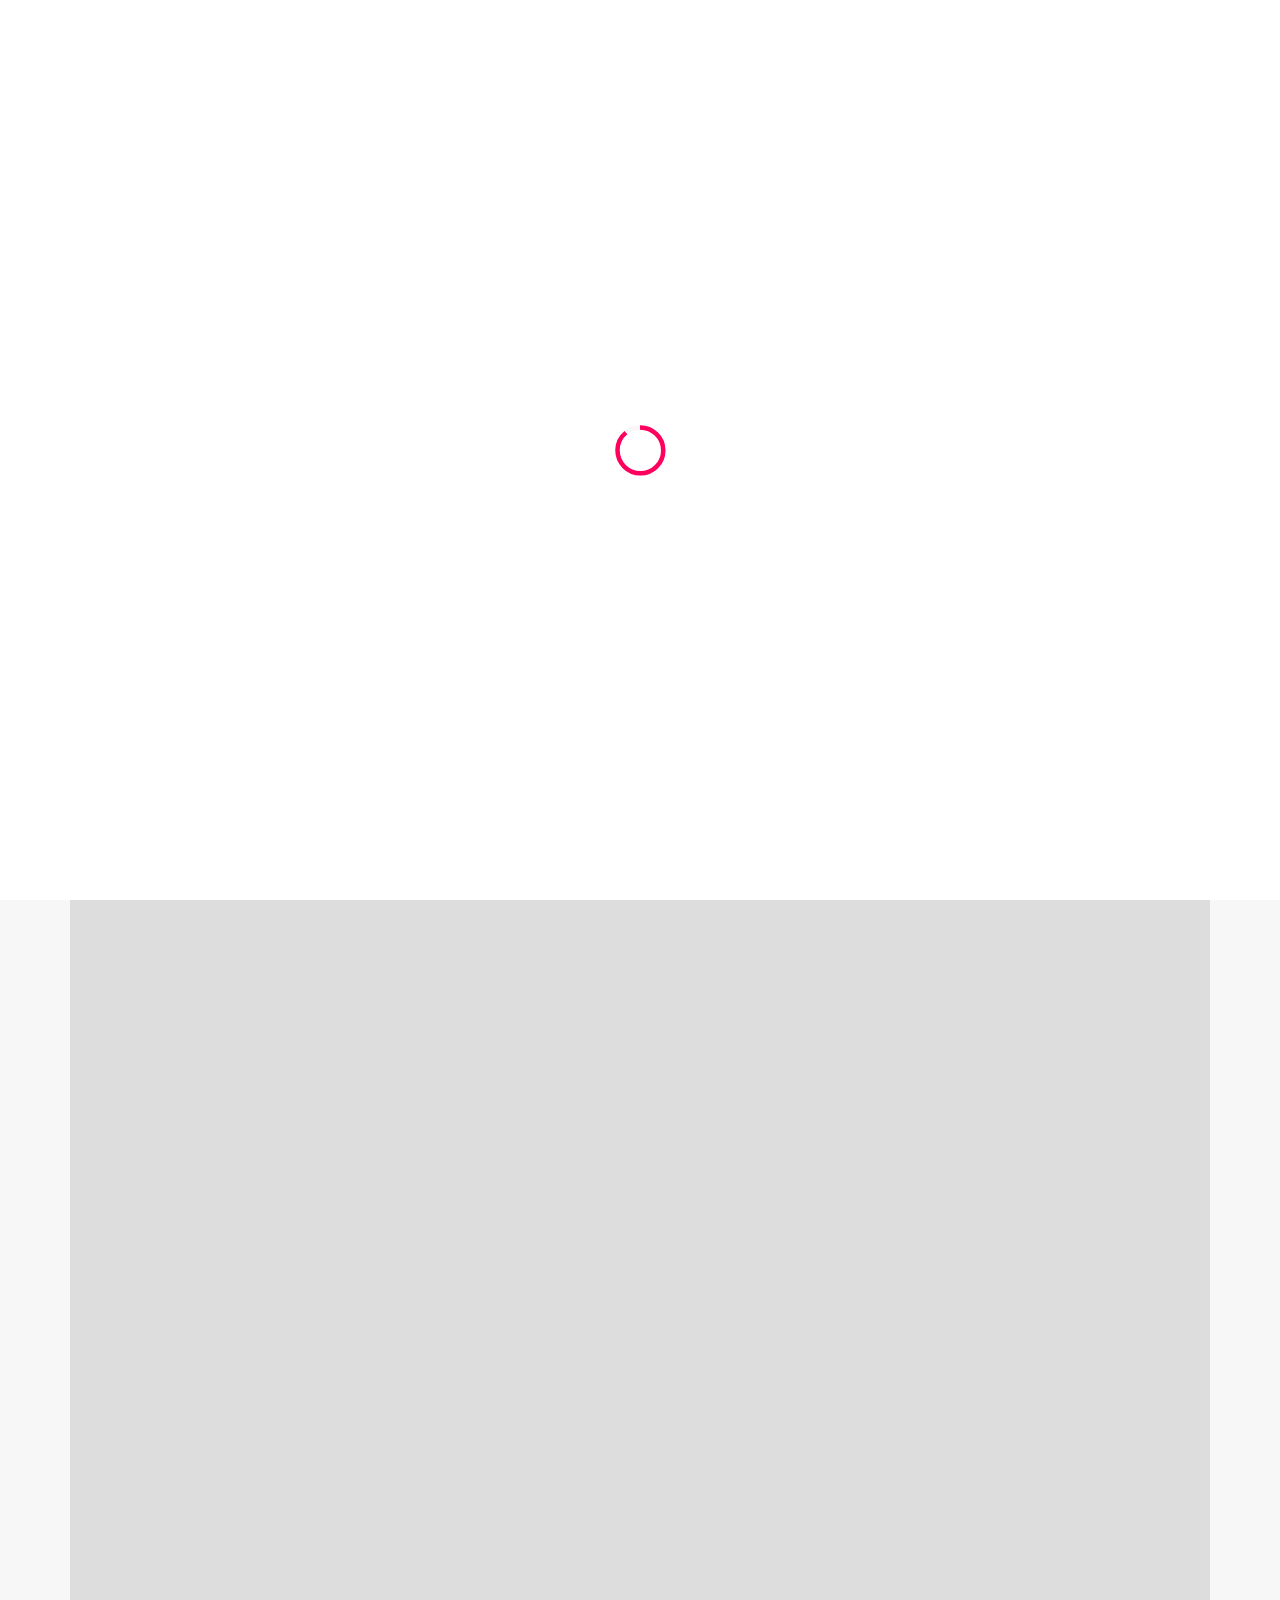
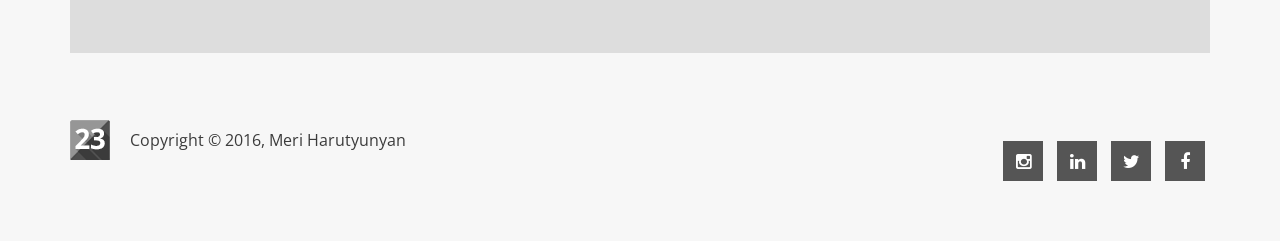
==== commit 7ffe9872: "adding portfolio items 1" ====
--- a/23visuel/public_html/index.html
+++ b/23visuel/public_html/index.html
@@ -134,20 +134,21 @@
                    </a>
                 </div>
                 <div class="col-sm-4 col-xs-12 atom-work-item visual ux">
-                   <a href="portfolio/pinner/index.html">
+                   <a href="portfolio/amazon-chipin/index.html">
                        <img src="images/portfolio/amazon.jpg" alt="" class="img-responsive">
                        <div class="desc text-center">
-                           <h5>Amazon registry</h5>
+                           <h5>Amazon</h5>
+                           <h5>Gift registry</h5>
                            <p>UX project</p>
                        </div>
                    </a>
                 </div>
-                <div class="col-sm-4 col-xs-12 atom-work-item visual ux">
-                   <a href="portfolio/pinner/index.html">
-                       <img src="images/portfolio/3.jpg" alt="" class="img-responsive">
-                       <div class="desc text-center">
-                           <h5>project title</h5>
-                           <p>art work</p>
+                <div class="col-sm-4 col-xs-12 atom-work-item visual">
+                   <a href="portfolio/starbucks/index.html">
+                       <img src="images/portfolio/sbux.jpg" alt="" class="img-responsive">
+                       <div class="desc text-center">
+                           <h5>Starbuckus</h5>
+                           <p>Member Newsletters</p>
                        </div>
                    </a>
                 </div>
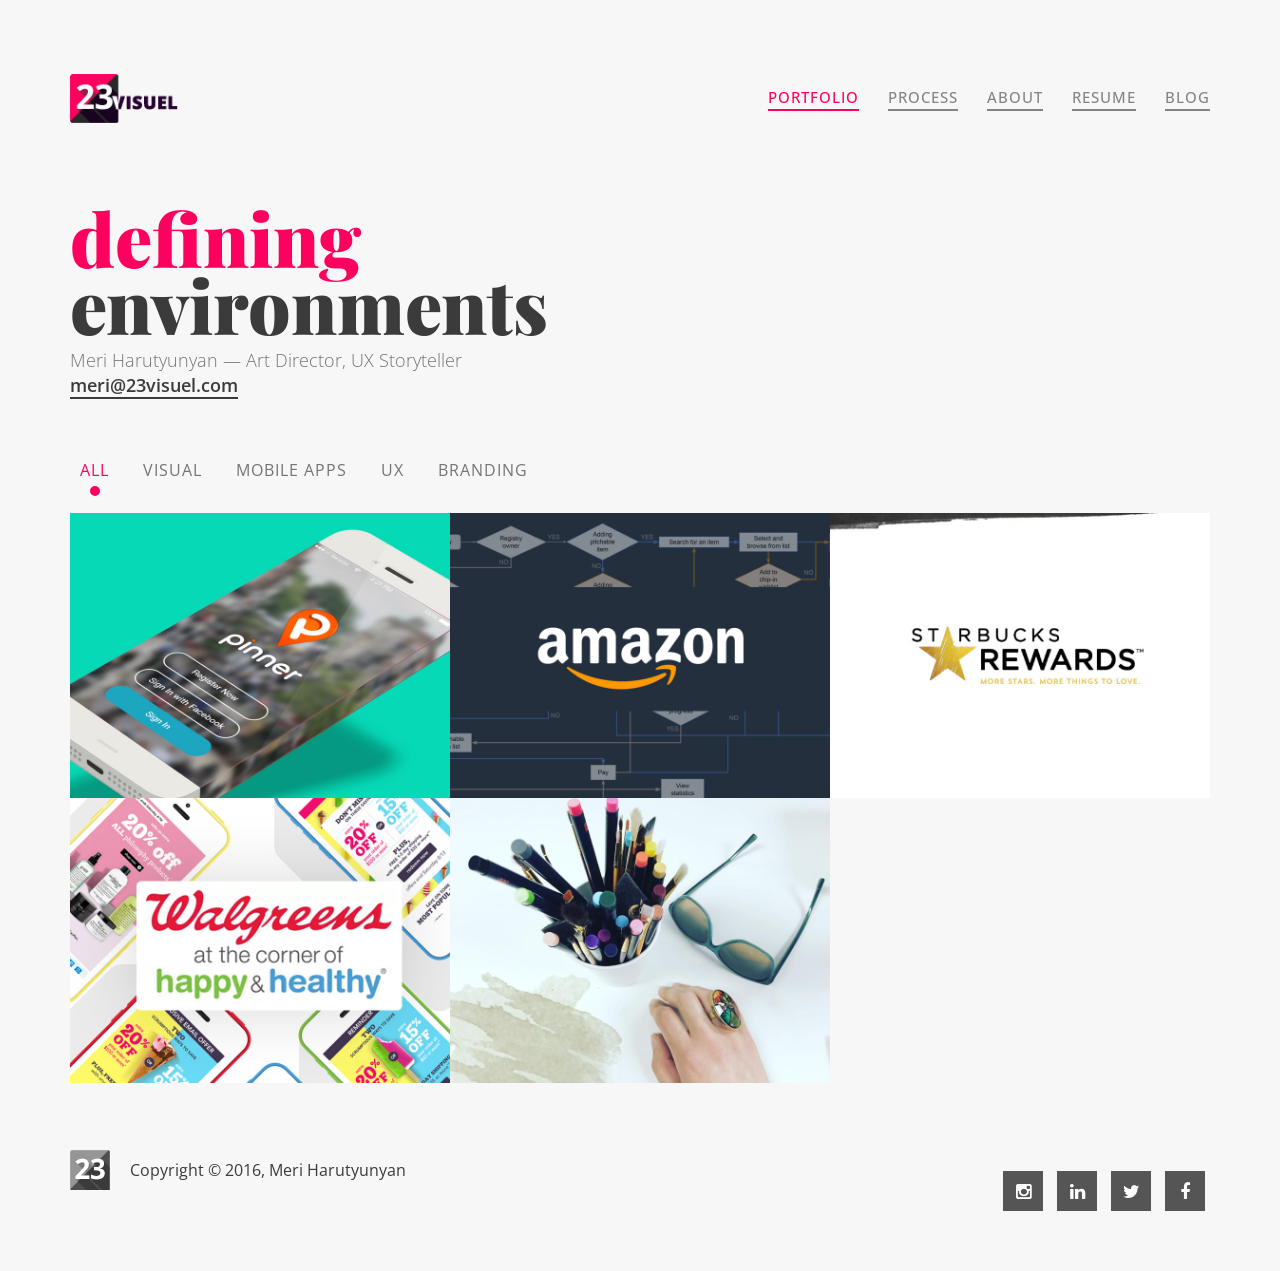
==== commit 64943656: "adding portfolio items 2" ====
--- a/23visuel/public_html/index.html
+++ b/23visuel/public_html/index.html
@@ -124,7 +124,7 @@
             <!--/ work filter -->
             <!-- work grid -->
             <div class="work-grids-area hover-one no-gutter" id="atom-works-grid">
-                <div class="col-sm-4 col-xs-12 atom-work-item visual apps branding">
+                <div class="col-sm-4 col-xs-12 atom-work-item visual apps">
                    <a href="portfolio/pinner/index.html">
                        <img src="images/portfolio/pinner.jpg" alt="" class="img-responsive">
                        <div class="desc text-center">
@@ -143,93 +143,30 @@
                        </div>
                    </a>
                 </div>
-                <div class="col-sm-4 col-xs-12 atom-work-item visual">
+                <div class="col-sm-4 col-xs-12 atom-work-item visual branding">
                    <a href="portfolio/starbucks/index.html">
                        <img src="images/portfolio/sbux.jpg" alt="" class="img-responsive">
                        <div class="desc text-center">
-                           <h5>Starbuckus</h5>
+                           <h5>Starbucks</h5>
                            <p>Member Newsletters</p>
                        </div>
                    </a>
                 </div>
                 <div class="col-sm-4 col-xs-12 atom-work-item visual branding">
-                   <a href="slider-portfolio.html">
-                       <img src="images/portfolio/4.jpg" alt="" class="img-responsive">
-                       <div class="desc text-center">
-                           <h5>project title</h5>
-                           <p>art work</p>
-                       </div>
-                   </a>
-                </div>
-                <div class="col-sm-4 col-xs-12 atom-work-item visual ux">
-                   <a href="parallax-portfolio.html">
-                       <img src="images/portfolio/5.jpg" alt="" class="img-responsive">
-                       <div class="desc text-center">
-                           <h5>project title</h5>
-                           <p>art work</p>
+                   <a href="portfolio/walgreens/index.html">
+                       <img src="images/portfolio/walgreens.jpg" alt="" class="img-responsive">
+                       <div class="desc text-center">
+                           <h5 style="font-size:0.9em">Walgreens / Drugstore</h5>
+                           <p>Online Campaigns</p>
                        </div>
                    </a>
                 </div>
                 <div class="col-sm-4 col-xs-12 atom-work-item visual branding">
-                   <a href="single-portfolio.html">
-                       <img src="images/portfolio/6.jpg" alt="" class="img-responsive">
-                       <div class="desc text-center">
-                           <h5>project title</h5>
-                           <p>art work</p>
-                       </div>
-                   </a>
-                </div>
-                <div class="col-sm-4 col-xs-12 atom-work-item ux">
-                   <a href="slider-portfolio.html">
-                       <img src="images/portfolio/7.jpg" alt="" class="img-responsive">
-                       <div class="desc text-center">
-                           <h5>project title</h5>
-                           <p>art work</p>
-                       </div>
-                   </a>
-                </div>
-                <div class="col-sm-4 col-xs-12 atom-work-item visual branding">
-                   <a href="parallax-portfolio.html">
-                       <img src="images/portfolio/8.jpg" alt="" class="img-responsive">
-                       <div class="desc text-center">
-                           <h5>project title</h5>
-                           <p>art work</p>
-                       </div>
-                   </a>
-                </div>
-                <div class="col-sm-4 col-xs-12 atom-work-item visual ux">
-                   <a href="single-portfolio.html">
-                       <img src="images/portfolio/9.jpg" alt="" class="img-responsive">
-                       <div class="desc text-center">
-                           <h5>project title</h5>
-                           <p>art work</p>
-                       </div>
-                   </a>
-                </div>
-                <div class="col-sm-4 col-xs-12 atom-work-item branding">
-                   <a href="slider-portfolio.html">
-                       <img src="images/portfolio/10.jpg" alt="" class="img-responsive">
-                       <div class="desc text-center">
-                           <h5>project title</h5>
-                           <p>art work</p>
-                       </div>
-                   </a>
-                </div>
-                <div class="col-sm-4 col-xs-12 atom-work-item visual ux">
-                   <a href="single-portfolio.html">
-                       <img src="images/portfolio/11.jpg" alt="" class="img-responsive">
-                       <div class="desc text-center">
-                           <h5>project title</h5>
-                           <p>art work</p>
-                       </div>
-                   </a>
-                </div>
-                <div class="col-sm-4 col-xs-12 atom-work-item visual branding ux">
-                   <a href="parallax-portfolio.html">
-                       <img src="images/portfolio/12.jpg" alt="" class="img-responsive">
-                       <div class="desc text-center">
-                           <h5>project title</h5>
-                           <p>art work</p>
+                   <a href="portfolio/branding/index.html">
+                       <img src="images/portfolio/branding.jpg" alt="" class="img-responsive">
+                       <div class="desc text-center">
+                           <h5>Branding</h5>
+                           <p>Logos</p>
                        </div>
                    </a>
                 </div>
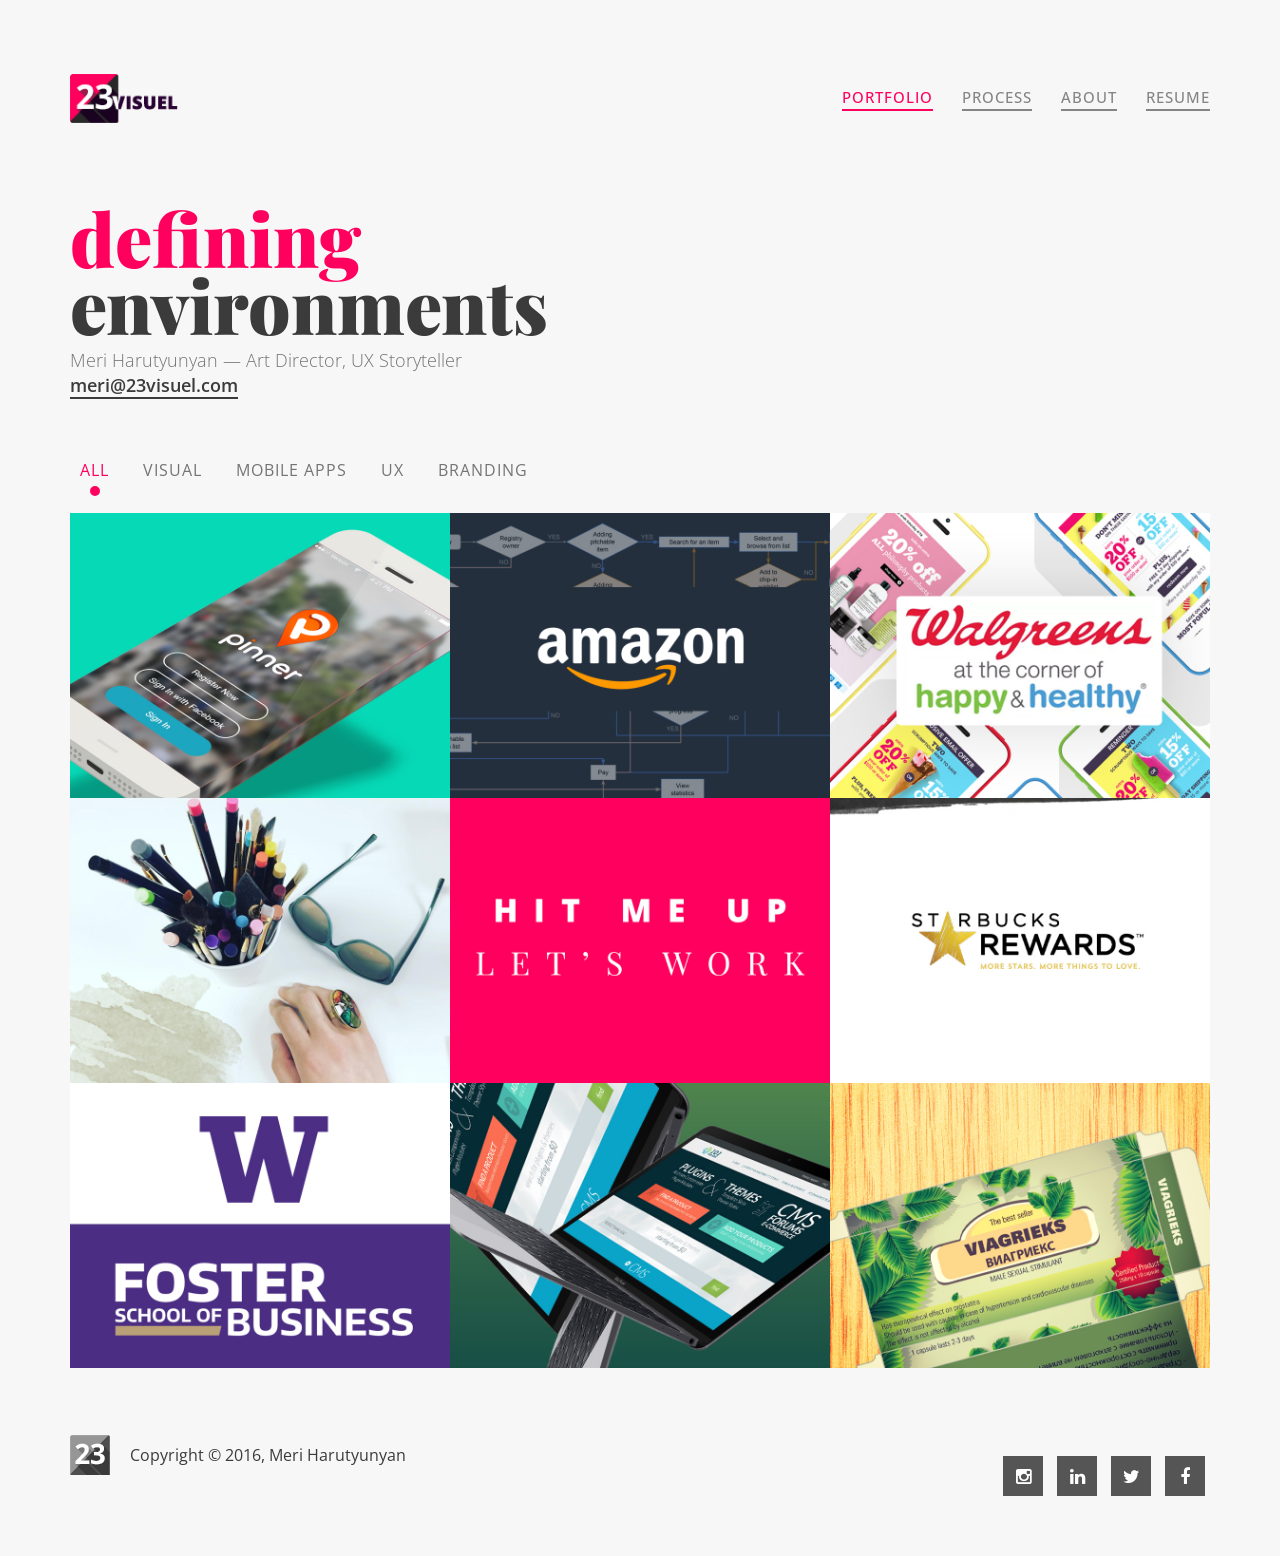
==== commit 0390136e: "Portfolio visuals ready" ====
--- a/23visuel/public_html/index.html
+++ b/23visuel/public_html/index.html
@@ -84,7 +84,7 @@
                                 <li><a href="#">Process</a></li>
                                 <li><a href="about/index.html">About</a></li>
                                 <li><a href="assets/Visual-UX-Designer_MH_Resume.pdf">Resume</a></li>
-                                <li><a href="http://uxmaid.com">Blog</a></li>
+                                <!--<li><a href="http://uxmaid.com">Blog</a></li>-->
                             </ul>
                         </nav>
                     </header>
@@ -144,6 +144,33 @@
                    </a>
                 </div>
                 <div class="col-sm-4 col-xs-12 atom-work-item visual branding">
+                   <a href="portfolio/walgreens/index.html">
+                       <img src="images/portfolio/walgreens.jpg" alt="" class="img-responsive">
+                       <div class="desc text-center">
+                           <h5 style="font-size:0.9em">Walgreens / Drugstore</h5>
+                           <p>Online Campaigns</p>
+                       </div>
+                   </a>
+                </div>
+                <div class="col-sm-4 col-xs-12 atom-work-item visual branding">
+                   <a href="portfolio/logos-type/index.html">
+                       <img src="images/portfolio/logos-type.jpg" alt="" class="img-responsive">
+                       <div class="desc text-center">
+                           <h5>Branding</h5>
+                           <p>Logos</p>
+                       </div>
+                   </a>
+                </div>
+                <div class="col-sm-4 col-xs-12 atom-work-item connect visual branding">
+                   <a href="mailto:meri@23visuel.com" target="_blank">
+                       <img src="images/connect.jpg" alt="" class="img-responsive">
+                       <div class="desc text-center">
+                           <h5>meri@23visuel.com</h5>
+                           <p>for business inquiries</p>
+                       </div>
+                   </a>
+                </div>
+                <div class="col-sm-4 col-xs-12 atom-work-item visual branding">
                    <a href="portfolio/starbucks/index.html">
                        <img src="images/portfolio/sbux.jpg" alt="" class="img-responsive">
                        <div class="desc text-center">
@@ -153,20 +180,29 @@
                    </a>
                 </div>
                 <div class="col-sm-4 col-xs-12 atom-work-item visual branding">
-                   <a href="portfolio/walgreens/index.html">
-                       <img src="images/portfolio/walgreens.jpg" alt="" class="img-responsive">
-                       <div class="desc text-center">
-                           <h5 style="font-size:0.9em">Walgreens / Drugstore</h5>
-                           <p>Online Campaigns</p>
-                       </div>
-                   </a>
-                </div>
-                <div class="col-sm-4 col-xs-12 atom-work-item visual branding">
-                   <a href="portfolio/branding/index.html">
-                       <img src="images/portfolio/branding.jpg" alt="" class="img-responsive">
-                       <div class="desc text-center">
-                           <h5>Branding</h5>
-                           <p>Logos</p>
+                   <a href="portfolio/UW/index.html">
+                       <img src="images/portfolio/UW.jpg" alt="" class="img-responsive">
+                       <div class="desc text-center">
+                           <h5>UW</h5>
+                           <p>lorem ipsum</p>
+                       </div>
+                   </a>
+                </div>
+                <div class="col-sm-4 col-xs-12 atom-work-item visual branding">
+                   <a href="portfolio/101addons/index.html">
+                       <img src="images/portfolio/101addons.jpg" alt="" class="img-responsive">
+                       <div class="desc text-center">
+                           <h5>101Addons</h5>
+                           <p>lorem ipsum</p>
+                       </div>
+                   </a>
+                </div>
+                <div class="col-sm-4 col-xs-12 atom-work-item visual branding">
+                   <a href="portfolio/packaging/index.html">
+                       <img src="images/portfolio/packaging.jpg" alt="" class="img-responsive">
+                       <div class="desc text-center">
+                           <h5>Packaging</h5>
+                           <p>lorem ipsum</p>
                        </div>
                    </a>
                 </div>
--- a/23visuel/public_html/css/style.css
+++ b/23visuel/public_html/css/style.css
@@ -15,6 +15,9 @@
 your comment here
 */
 
+body {
+    font-family: 'Open Sans', sans-serif;
+}
 contact {
     color: #292929 !important;
 }
@@ -26,4 +29,9 @@
 
 .atom-portfolio-filter a { text-transform: uppercase !important; }
 
-h1.title { line-height: 0.9em; font-family: 'Playfair Display'; font-weight: 900; }+h1.title { line-height: 0.9em; font-family: 'Playfair Display'; font-weight: 900; }
+
+.atom-work-item.connect .desc { top: 51% !important; left: 50% !important; text-align: center !important; }
+.hover-one .atom-work-item.connect a:after { background-color: #F7F7F7 !important; }
+.hover-one .atom-work-item.connect h5,
+.hover-one .atom-work-item.connect p {color: #FF005E !important; text-transform: lowercase; }
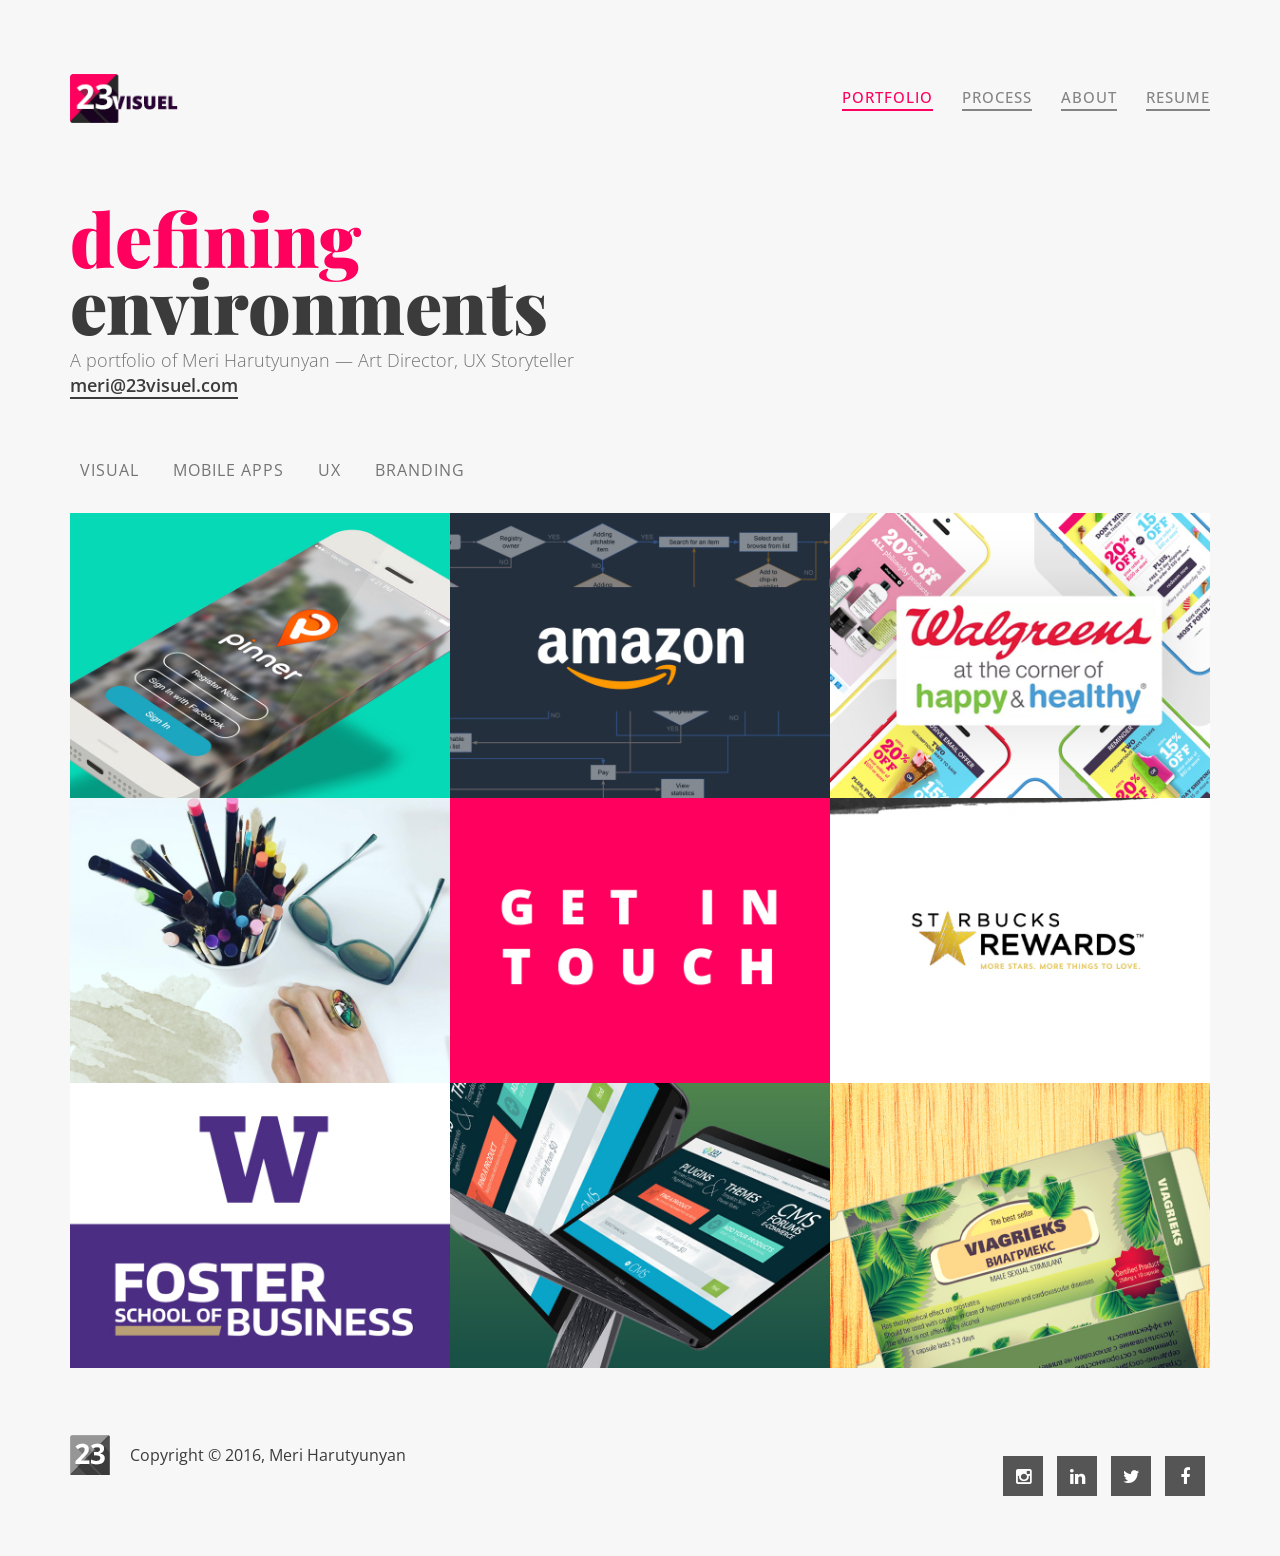
==== commit 7ff94ea0: "finished Pinner. Working on Amazon Chip in" ====
--- a/23visuel/public_html/index.html
+++ b/23visuel/public_html/index.html
@@ -99,7 +99,7 @@
                     <div class="col-md-7 col-xs-12">
                         <h1 class="title"><span class="theme-color" style="">defining</span> environments</h1>
                         <p class="contact">
-                            Meri Harutyunyan &mdash;
+                            A portfolio of Meri Harutyunyan &mdash;
                             Art Director, UX Storyteller<br />
                             <a href="mailto:meri@23visuel.com">meri@23visuel.com</a>
                         </p>
@@ -113,7 +113,7 @@
             <div class="row">
                 <div class="col-md-12">
                     <ul class="atom-portfolio-filter text-left list-inline">
-                        <li><a href="#" data-filter="*" class="active">All</a></li>
+                        <!--<li><a href="#" data-filter="*" class="active">All</a></li>-->
                         <li><a href="#" data-filter=".visual">Visual</a></li>
                         <li><a href="#" data-filter=".apps">Mobile Apps</a></li>
                         <li><a href="#" data-filter=".ux">UX</a></li>
@@ -129,7 +129,7 @@
                        <img src="images/portfolio/pinner.jpg" alt="" class="img-responsive">
                        <div class="desc text-center">
                            <h5>Pinner | 2014</h5>
-                           <p>Location based Mobile App</p>
+                           <p>location based mobile app</p>
                        </div>
                    </a>
                 </div>
@@ -138,7 +138,7 @@
                        <img src="images/portfolio/amazon.jpg" alt="" class="img-responsive">
                        <div class="desc text-center">
                            <h5>Amazon</h5>
-                           <h5>Gift registry</h5>
+                           <h5>gift registry</h5>
                            <p>UX project</p>
                        </div>
                    </a>
@@ -148,7 +148,7 @@
                        <img src="images/portfolio/walgreens.jpg" alt="" class="img-responsive">
                        <div class="desc text-center">
                            <h5 style="font-size:0.9em">Walgreens / Drugstore</h5>
-                           <p>Online Campaigns</p>
+                           <p>campaign designs</p>
                        </div>
                    </a>
                 </div>
@@ -157,16 +157,16 @@
                        <img src="images/portfolio/logos-type.jpg" alt="" class="img-responsive">
                        <div class="desc text-center">
                            <h5>Branding</h5>
-                           <p>Logos</p>
-                       </div>
-                   </a>
-                </div>
-                <div class="col-sm-4 col-xs-12 atom-work-item connect visual branding">
+                           <p>components</p>
+                       </div>
+                   </a>
+                </div>
+                <div class="col-sm-4 col-xs-12 atom-work-item connect visual branding ux apps">
                    <a href="mailto:meri@23visuel.com" target="_blank">
-                       <img src="images/connect.jpg" alt="" class="img-responsive">
+                       <img src="images/connect.gif" alt="" class="img-responsive">
                        <div class="desc text-center">
                            <h5>meri@23visuel.com</h5>
-                           <p>for business inquiries</p>
+                           <p>business inquiries</p>
                        </div>
                    </a>
                 </div>
@@ -175,7 +175,7 @@
                        <img src="images/portfolio/sbux.jpg" alt="" class="img-responsive">
                        <div class="desc text-center">
                            <h5>Starbucks</h5>
-                           <p>Member Newsletters</p>
+                           <p>member newsletters</p>
                        </div>
                    </a>
                 </div>
@@ -184,16 +184,16 @@
                        <img src="images/portfolio/UW.jpg" alt="" class="img-responsive">
                        <div class="desc text-center">
                            <h5>UW</h5>
-                           <p>lorem ipsum</p>
-                       </div>
-                   </a>
-                </div>
-                <div class="col-sm-4 col-xs-12 atom-work-item visual branding">
+                           <p>design pattern</p>
+                       </div>
+                   </a>
+                </div>
+                <div class="col-sm-4 col-xs-12 atom-work-item visual">
                    <a href="portfolio/101addons/index.html">
                        <img src="images/portfolio/101addons.jpg" alt="" class="img-responsive">
                        <div class="desc text-center">
                            <h5>101Addons</h5>
-                           <p>lorem ipsum</p>
+                           <p>eCommerce design</p>
                        </div>
                    </a>
                 </div>
@@ -202,7 +202,7 @@
                        <img src="images/portfolio/packaging.jpg" alt="" class="img-responsive">
                        <div class="desc text-center">
                            <h5>Packaging</h5>
-                           <p>lorem ipsum</p>
+                           <p>print projects</p>
                        </div>
                    </a>
                 </div>
--- a/23visuel/public_html/css/style.css
+++ b/23visuel/public_html/css/style.css
@@ -34,4 +34,10 @@
 .atom-work-item.connect .desc { top: 51% !important; left: 50% !important; text-align: center !important; }
 .hover-one .atom-work-item.connect a:after { background-color: #F7F7F7 !important; }
 .hover-one .atom-work-item.connect h5,
-.hover-one .atom-work-item.connect p {color: #FF005E !important; text-transform: lowercase; }+.hover-one .atom-work-item.connect p {color: #FF005E !important; text-transform: lowercase; }
+
+.atom-work-item .desc p { text-transform: none !important; }
+
+h4 { color: #FF005E; font: 900 18px 'Open Sans'; text-transform: uppercase; letter-spacing: 1px; }
+
+.small-section.amazon-chipin {padding-top: 0 !important;}
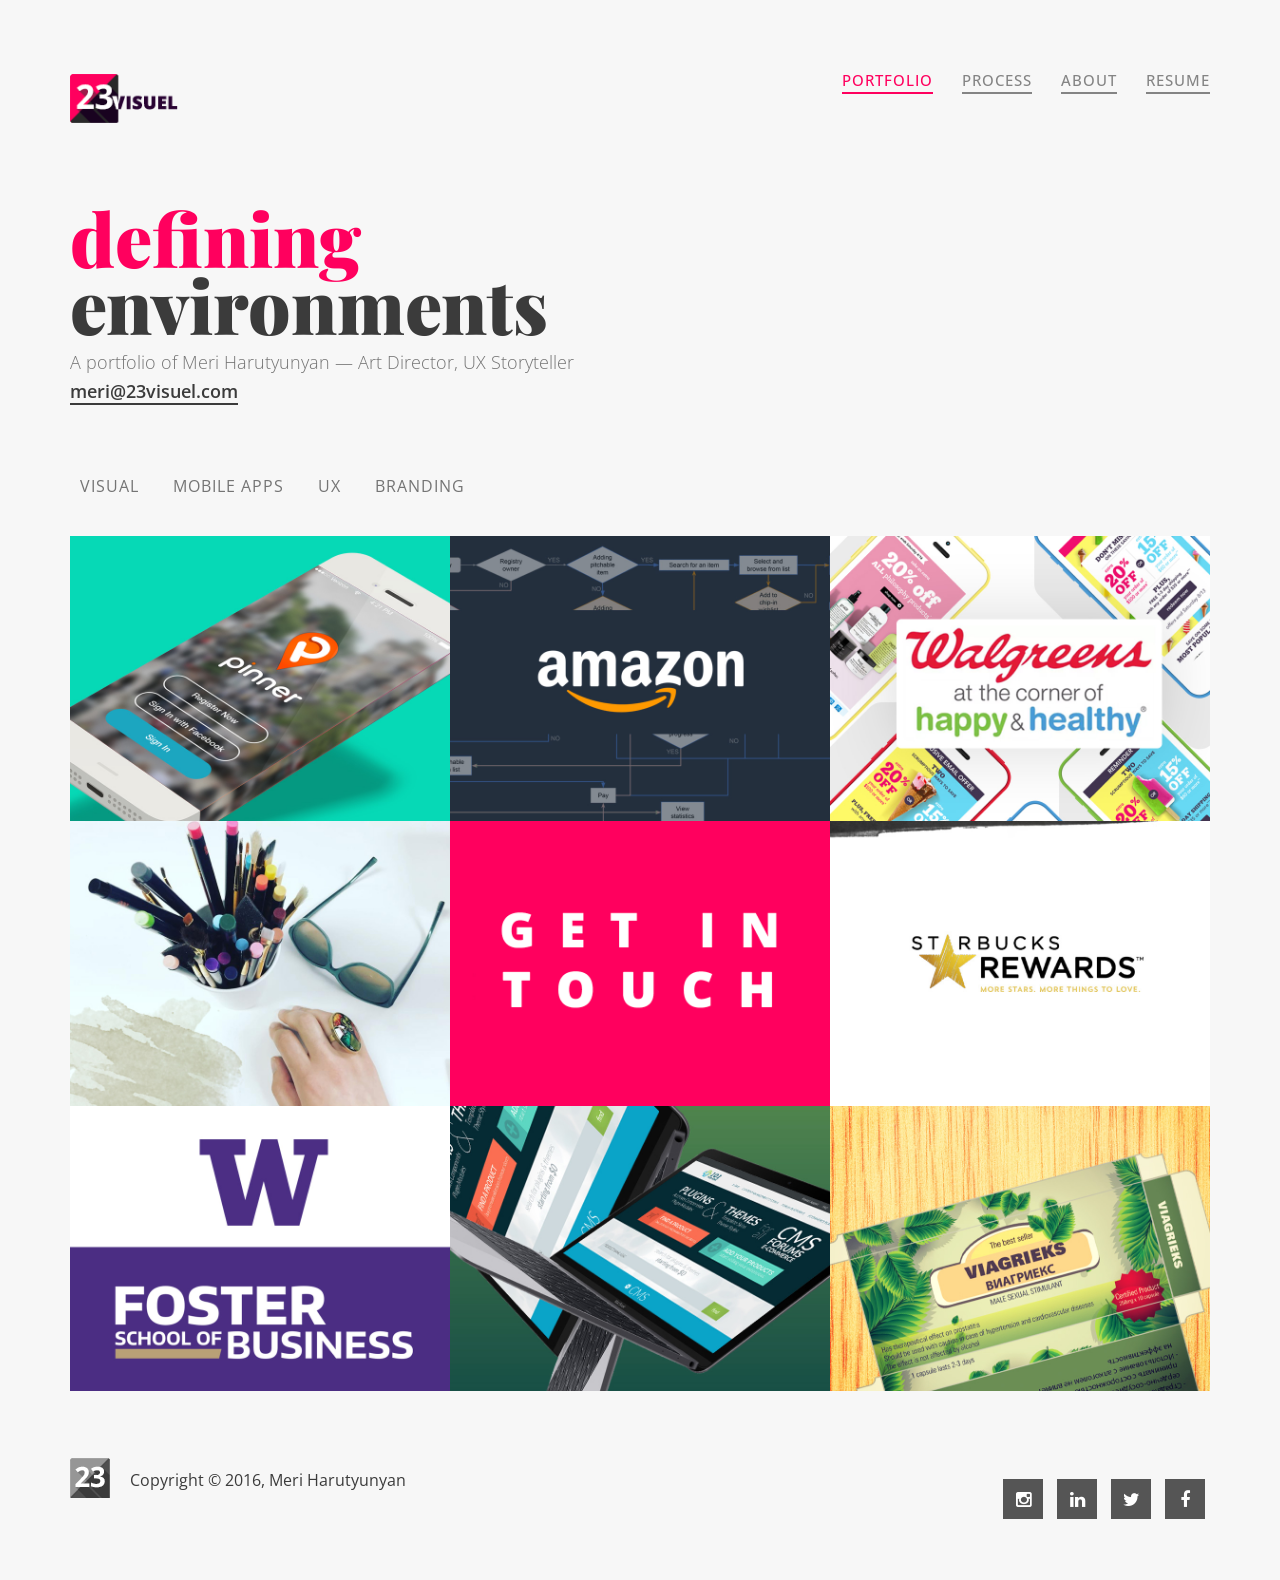
==== commit 0e39c794: "responsiveness now works" ====
--- a/23visuel/public_html/index.html
+++ b/23visuel/public_html/index.html
@@ -97,7 +97,7 @@
             <div class="container">
                 <div class="row">
                     <div class="col-md-7 col-xs-12">
-                        <h1 class="title"><span class="theme-color" style="">defining</span> environments</h1>
+                        <h1 class="title"><span class="theme-color" style="">defining</span><br />environments</h1>
                         <p class="contact">
                             A portfolio of Meri Harutyunyan &mdash;
                             Art Director, UX Storyteller<br />
--- a/23visuel/public_html/css/responsive.css
+++ b/23visuel/public_html/css/responsive.css
@@ -7,6 +7,11 @@
     font-size: 14px;
   }
 
+    h1.title { font-size: 54px}
+    .desktop-switch { display: none !important; }
+    .mobile-switch { display: block !important; }
+    .mb-50-mobile { margin-bottom: 50px; }
+  
   .menu-wrapper header .mobile-menu {
     display: block;
   }
--- a/23visuel/public_html/css/style.css
+++ b/23visuel/public_html/css/style.css
@@ -17,6 +17,7 @@
 
 body {
     font-family: 'Open Sans', sans-serif;
+    line-height: 1.8em;
 }
 contact {
     color: #292929 !important;
@@ -40,4 +41,13 @@
 
 h4 { color: #FF005E; font: 900 18px 'Open Sans'; text-transform: uppercase; letter-spacing: 1px; }
 
-.small-section.amazon-chipin {padding-top: 0 !important;}+.small-section.amazon-chipin {padding-top: 20px !important; padding-bottom: 30px !important;}
+
+ol, ul { line-height: 2.5em;}
+
+.list-unstyled.project-info { line-height: 1.6em;}
+.project-info li { padding-bottom: 0 !important;}
+.title-desc { padding-top: 10px;}
+
+.desktop-switch { display: block; }
+.mobile-switch { display: none; }
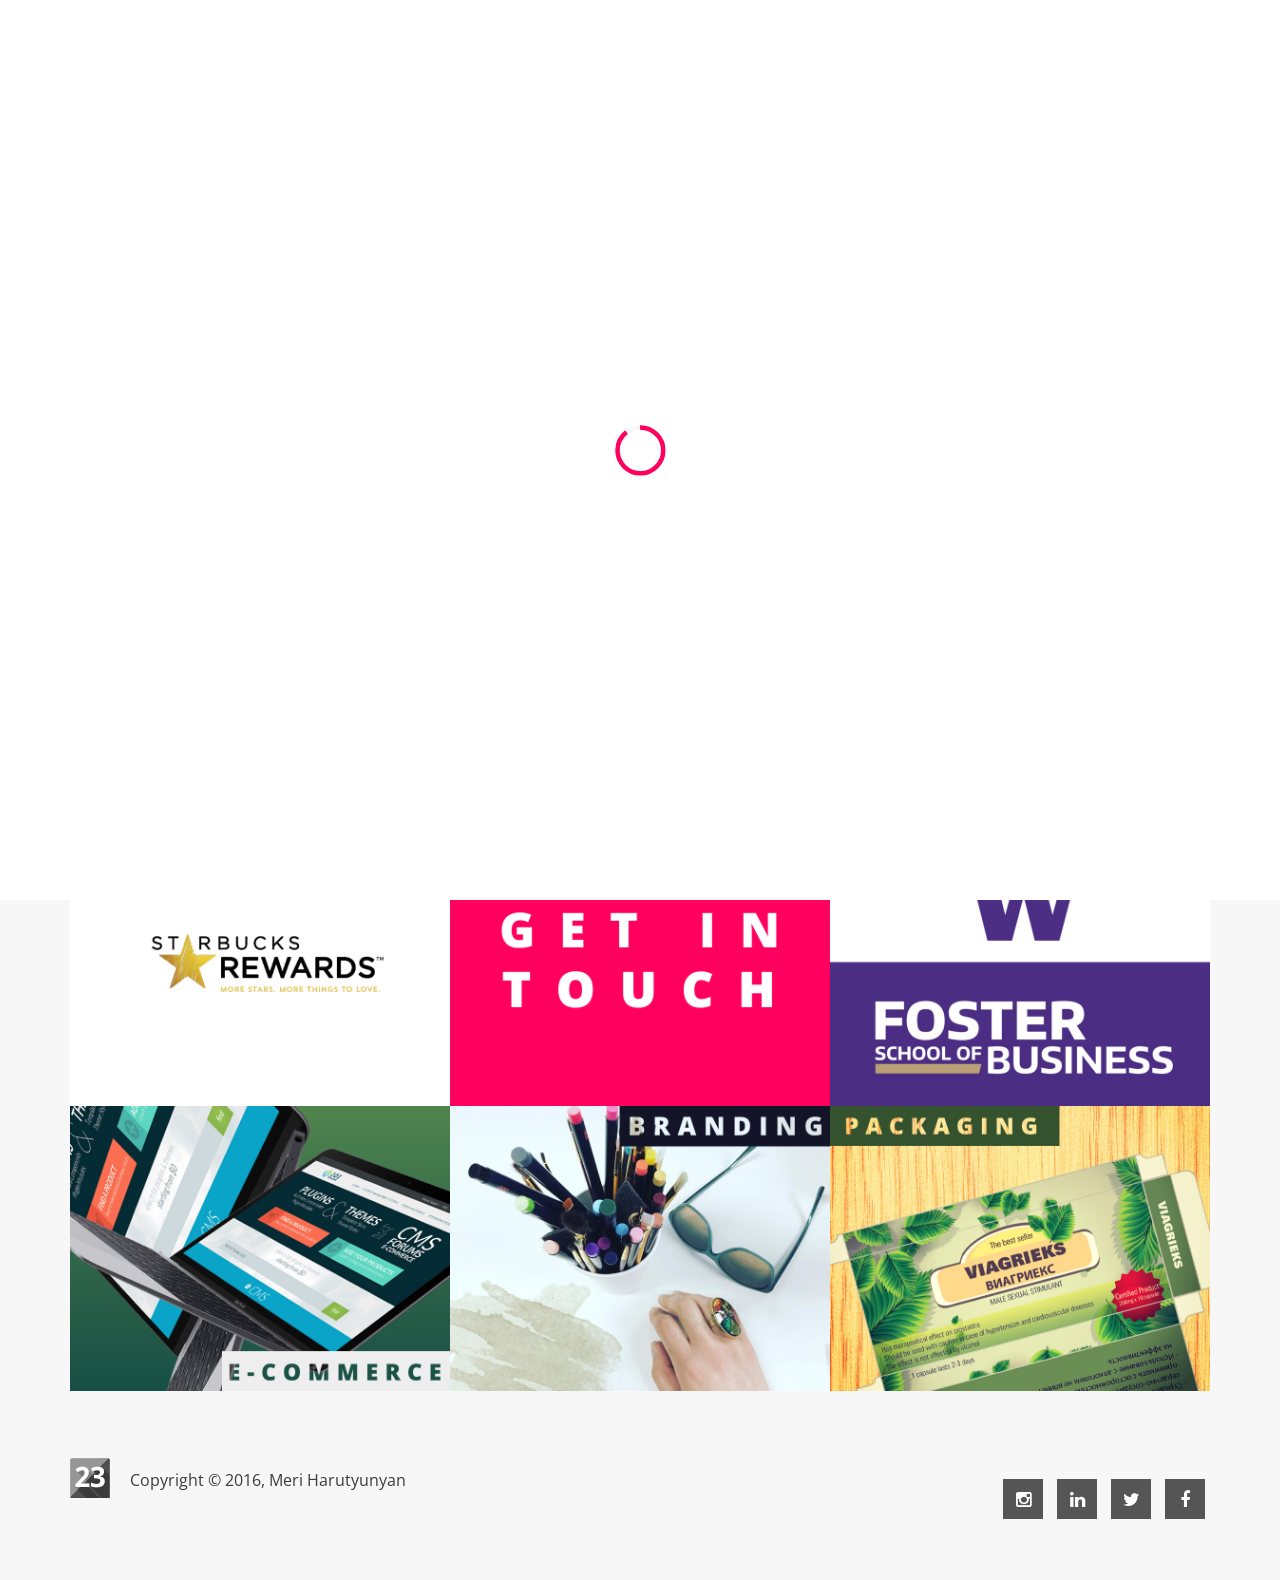
==== commit a00b0ace: "design process page ready" ====
--- a/23visuel/public_html/index.html
+++ b/23visuel/public_html/index.html
@@ -81,7 +81,7 @@
                         <nav>
                             <ul>
                                 <li class="active"><a href="#">Portfolio</a></li>
-                                <li><a href="#">Process</a></li>
+                                <li><a href="design-process/index.html">Design Process</a></li>
                                 <li><a href="about/index.html">About</a></li>
                                 <li><a href="assets/Visual-UX-Designer_MH_Resume.pdf">Resume</a></li>
                                 <!--<li><a href="http://uxmaid.com">Blog</a></li>-->
@@ -153,29 +153,20 @@
                    </a>
                 </div>
                 <div class="col-sm-4 col-xs-12 atom-work-item visual branding">
-                   <a href="portfolio/logos-type/index.html">
-                       <img src="images/portfolio/logos-type.jpg" alt="" class="img-responsive">
-                       <div class="desc text-center">
-                           <h5>Branding</h5>
-                           <p>components</p>
-                       </div>
-                   </a>
-                </div>
-                <div class="col-sm-4 col-xs-12 atom-work-item connect visual branding ux apps">
+                   <a href="portfolio/starbucks/index.html">
+                       <img src="images/portfolio/sbux.jpg" alt="" class="img-responsive">
+                       <div class="desc text-center">
+                           <h5>Starbucks</h5>
+                           <p>member newsletters</p>
+                       </div>
+                   </a>
+                </div>
+                <div class="col-sm-4 col-xs-12 atom-work-item connect visual branding ux apps desktop-switch">
                    <a href="mailto:meri@23visuel.com" target="_blank">
                        <img src="images/connect.gif" alt="" class="img-responsive">
                        <div class="desc text-center">
                            <h5>meri@23visuel.com</h5>
                            <p>business inquiries</p>
-                       </div>
-                   </a>
-                </div>
-                <div class="col-sm-4 col-xs-12 atom-work-item visual branding">
-                   <a href="portfolio/starbucks/index.html">
-                       <img src="images/portfolio/sbux.jpg" alt="" class="img-responsive">
-                       <div class="desc text-center">
-                           <h5>Starbucks</h5>
-                           <p>member newsletters</p>
                        </div>
                    </a>
                 </div>
@@ -198,11 +189,29 @@
                    </a>
                 </div>
                 <div class="col-sm-4 col-xs-12 atom-work-item visual branding">
+                   <a href="portfolio/logos-type/index.html">
+                       <img src="images/portfolio/logos-type.jpg" alt="" class="img-responsive">
+                       <div class="desc text-center">
+                           <h5>Branding</h5>
+                           <p>components</p>
+                       </div>
+                   </a>
+                </div>
+                <div class="col-sm-4 col-xs-12 atom-work-item visual branding">
                    <a href="portfolio/packaging/index.html">
                        <img src="images/portfolio/packaging.jpg" alt="" class="img-responsive">
                        <div class="desc text-center">
                            <h5>Packaging</h5>
                            <p>print projects</p>
+                       </div>
+                   </a>
+                </div>
+                <div class="col-sm-4 col-xs-12 atom-work-item connect visual branding ux apps mobile-switch">
+                   <a href="mailto:meri@23visuel.com" target="_blank">
+                       <img src="images/connect.gif" alt="" class="img-responsive">
+                       <div class="desc text-center">
+                           <h5>meri@23visuel.com</h5>
+                           <p>business inquiries</p>
                        </div>
                    </a>
                 </div>
--- a/23visuel/public_html/css/responsive.css
+++ b/23visuel/public_html/css/responsive.css
@@ -2,7 +2,7 @@
 /* Portrait tablets and medium desktops */
 /* Portrait tablets and small desktops */
 /* Landscape phones and portrait tablets */
-@media (max-width: 767px) {
+@media (max-width: 1024px) {
   body {
     font-size: 14px;
   }
--- a/23visuel/public_html/css/style.css
+++ b/23visuel/public_html/css/style.css
@@ -50,4 +50,30 @@
 .title-desc { padding-top: 10px;}
 
 .desktop-switch { display: block; }
-.mobile-switch { display: none; }+.mobile-switch { display: none; }
+
+.small-section.design-process, .small-section.about-me { padding-top: 0 !important; padding-bottom: 0 !important; }
+.small-section.about-me .desktop-switch { margin-bottom: 60px; }
+
+blockquote {
+    border-left: 10px solid #FF005E;
+    quotes: "\201C""\201D""\2018""\2019";
+    background: #FFF;
+    padding: 22px;
+    font-style:italic;
+}
+blockquote:before {
+  color: #FF005E;
+  content: open-quote;
+  font-size: 4em;
+  line-height: 0.1em;
+  margin-right: 0.2em;
+  vertical-align: -0.4em;
+  font-family: 'Playfair Display';
+}
+blockquote p {
+  text-indent: 2.3em;
+  margin-top: 10px;
+}
+
+i.small { font-size: 0.85em; }
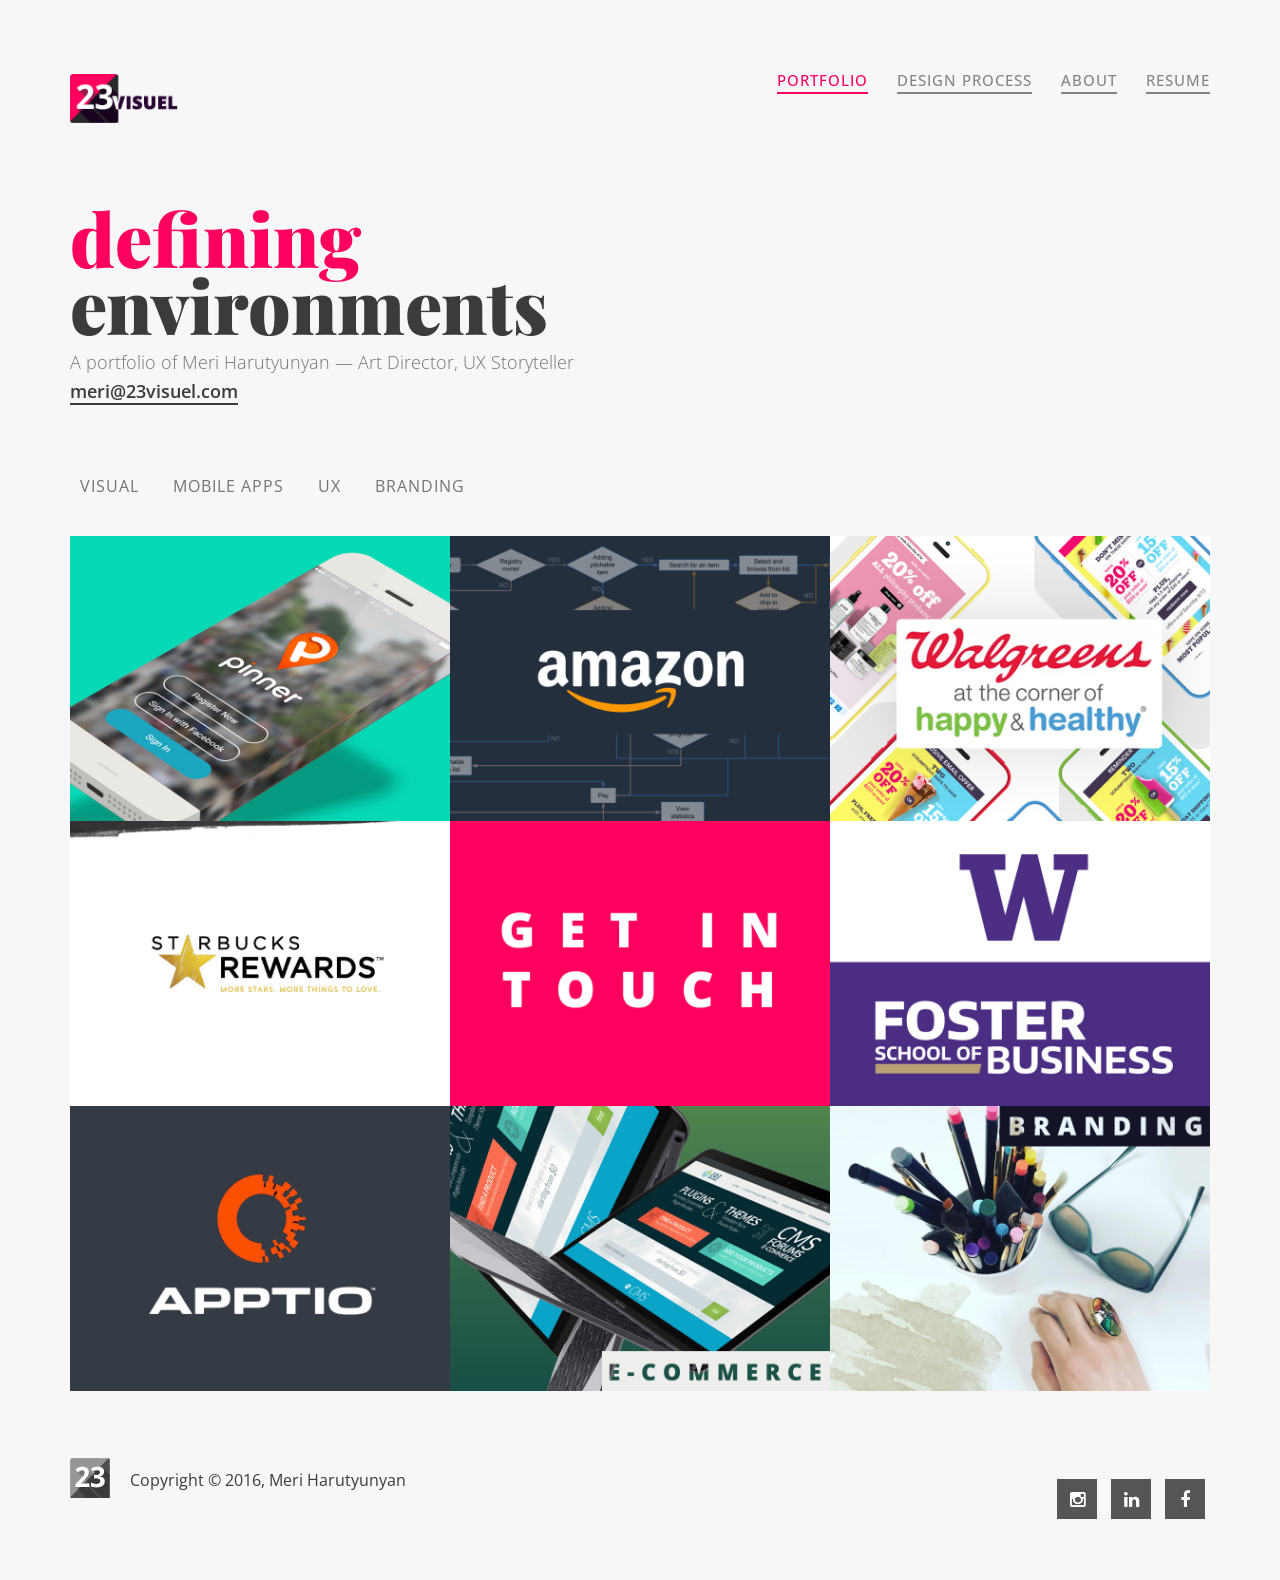
==== commit b9d7db16: "preparing Apptio page" ====
--- a/23visuel/public_html/index.html
+++ b/23visuel/public_html/index.html
@@ -52,7 +52,6 @@
     </head>
 
     <body>
-        
 
 
         <!-- ===============    Start template markup     =============== -->
@@ -71,7 +70,7 @@
                 <div class="container">
                     <header>
                         <div class="logo">
-                            <a href="index.html">
+                            <a href="http://23visuel.com/">
                                 <img src="images/logo.png" alt="">
                             </a>
                         </div>
@@ -81,9 +80,9 @@
                         <nav>
                             <ul>
                                 <li class="active"><a href="#">Portfolio</a></li>
-                                <li><a href="design-process/index.html">Design Process</a></li>
-                                <li><a href="about/index.html">About</a></li>
-                                <li><a href="assets/Visual-UX-Designer_MH_Resume.pdf">Resume</a></li>
+                                <li><a href="http://23visuel.com/design-process/">Design Process</a></li>
+                                <li><a href="http://23visuel.com/about/">About</a></li>
+                                <li><a href="http://23visuel.com/assets/Visual-UX-Designer_MH_Resume.pdf">Resume</a></li>
                                 <!--<li><a href="http://uxmaid.com">Blog</a></li>-->
                             </ul>
                         </nav>
@@ -125,7 +124,7 @@
             <!-- work grid -->
             <div class="work-grids-area hover-one no-gutter" id="atom-works-grid">
                 <div class="col-sm-4 col-xs-12 atom-work-item visual apps">
-                   <a href="portfolio/pinner/index.html">
+                   <a href="http://23visuel.com/portfolio/pinner/">
                        <img src="images/portfolio/pinner.jpg" alt="" class="img-responsive">
                        <div class="desc text-center">
                            <h5>Pinner | 2014</h5>
@@ -134,7 +133,7 @@
                    </a>
                 </div>
                 <div class="col-sm-4 col-xs-12 atom-work-item visual ux">
-                   <a href="portfolio/amazon-chipin/index.html">
+                   <a href="http://23visuel.com/portfolio/amazon-chipin/">
                        <img src="images/portfolio/amazon.jpg" alt="" class="img-responsive">
                        <div class="desc text-center">
                            <h5>Amazon</h5>
@@ -144,7 +143,7 @@
                    </a>
                 </div>
                 <div class="col-sm-4 col-xs-12 atom-work-item visual branding">
-                   <a href="portfolio/walgreens/index.html">
+                   <a href="http://23visuel.com/portfolio/walgreens/">
                        <img src="images/portfolio/walgreens.jpg" alt="" class="img-responsive">
                        <div class="desc text-center">
                            <h5 style="font-size:0.9em">Walgreens / Drugstore</h5>
@@ -153,7 +152,7 @@
                    </a>
                 </div>
                 <div class="col-sm-4 col-xs-12 atom-work-item visual branding">
-                   <a href="portfolio/starbucks/index.html">
+                   <a href="http://23visuel.com/portfolio/starbucks/">
                        <img src="images/portfolio/sbux.jpg" alt="" class="img-responsive">
                        <div class="desc text-center">
                            <h5>Starbucks</h5>
@@ -171,7 +170,7 @@
                    </a>
                 </div>
                 <div class="col-sm-4 col-xs-12 atom-work-item visual branding">
-                   <a href="portfolio/UW/index.html">
+                   <a href="http://23visuel.com/portfolio/UW/">
                        <img src="images/portfolio/UW.jpg" alt="" class="img-responsive">
                        <div class="desc text-center">
                            <h5>UW</h5>
@@ -179,8 +178,17 @@
                        </div>
                    </a>
                 </div>
+                <div class="col-sm-4 col-xs-12 atom-work-item ux">
+                   <a href="http://23visuel.com/portfolio/apptio/">
+                       <img src="images/portfolio/apptio.jpg" alt="" class="img-responsive">
+                       <div class="desc text-center">
+                           <h5>B2B service</h5>
+                           <p>UX critique</p>
+                       </div>
+                   </a>
+                </div>
                 <div class="col-sm-4 col-xs-12 atom-work-item visual">
-                   <a href="portfolio/101addons/index.html">
+                   <a href="http://23visuel.com/portfolio/101addons/">
                        <img src="images/portfolio/101addons.jpg" alt="" class="img-responsive">
                        <div class="desc text-center">
                            <h5>101Addons</h5>
@@ -189,20 +197,11 @@
                    </a>
                 </div>
                 <div class="col-sm-4 col-xs-12 atom-work-item visual branding">
-                   <a href="portfolio/logos-type/index.html">
+                   <a href="http://23visuel.com/portfolio/logos-type/">
                        <img src="images/portfolio/logos-type.jpg" alt="" class="img-responsive">
                        <div class="desc text-center">
                            <h5>Branding</h5>
                            <p>components</p>
-                       </div>
-                   </a>
-                </div>
-                <div class="col-sm-4 col-xs-12 atom-work-item visual branding">
-                   <a href="portfolio/packaging/index.html">
-                       <img src="images/portfolio/packaging.jpg" alt="" class="img-responsive">
-                       <div class="desc text-center">
-                           <h5>Packaging</h5>
-                           <p>print projects</p>
                        </div>
                    </a>
                 </div>
@@ -232,7 +231,7 @@
                         <ul class="list-inline social-icons">
                             <li><a href="https://www.instagram.com/merisuel/" target="_blank"><i class="fa fa-instagram"></i></a></li>
                             <li><a href="https://www.linkedin.com/in/meriharutyunyan" target="_blank"><i class="fa fa-linkedin"></i></a></li>
-                            <li><a href="https://twitter.com/uxmaid" target="_blank"><i class="fa fa-twitter"></i></a></li>
+                            <!--<li><a href="https://twitter.com/uxmaid" target="_blank"><i class="fa fa-twitter"></i></a></li>-->
                             <li><a href="https://www.facebook.com/merisuel" target="_blank"><i class="fa fa-facebook"></i></a></li>
                         </ul>
                     </div>
@@ -279,5 +278,16 @@
 
         <!-- ===============    Active core JavaScript     =============== -->
         <script type="text/javascript" src="js/active.js"></script>
+        <script>
+            (function(i,s,o,g,r,a,m){i['GoogleAnalyticsObject']=r;i[r]=i[r]||function(){
+            (i[r].q=i[r].q||[]).push(arguments)},i[r].l=1*new Date();a=s.createElement(o),
+            m=s.getElementsByTagName(o)[0];a.async=1;a.src=g;m.parentNode.insertBefore(a,m)
+            })(window,document,'script','//www.google-analytics.com/analytics.js','ga');
+
+            ga('create', 'UA-36907546-1', 'auto');
+            ga('require', 'displayfeatures');
+            ga('send', 'pageview');
+
+        </script>
     </body>
 </html>
--- a/23visuel/public_html/css/style.css
+++ b/23visuel/public_html/css/style.css
@@ -53,7 +53,9 @@
 .mobile-switch { display: none; }
 
 .small-section.design-process, .small-section.about-me { padding-top: 0 !important; padding-bottom: 0 !important; }
-.small-section.about-me .desktop-switch { margin-bottom: 60px; }
+.small-section.about-me .desktop-switch { margin-bottom: 30px; }
+
+.page-title.about-me { padding-bottom: 35px; }
 
 blockquote {
     border-left: 10px solid #FF005E;
@@ -76,4 +78,6 @@
   margin-top: 10px;
 }
 
-i.small { font-size: 0.85em; }+i.small { font-size: 0.85em; }
+
+.btn.portfolio-back span {margin-left: 0; margin-right: 10px;}
